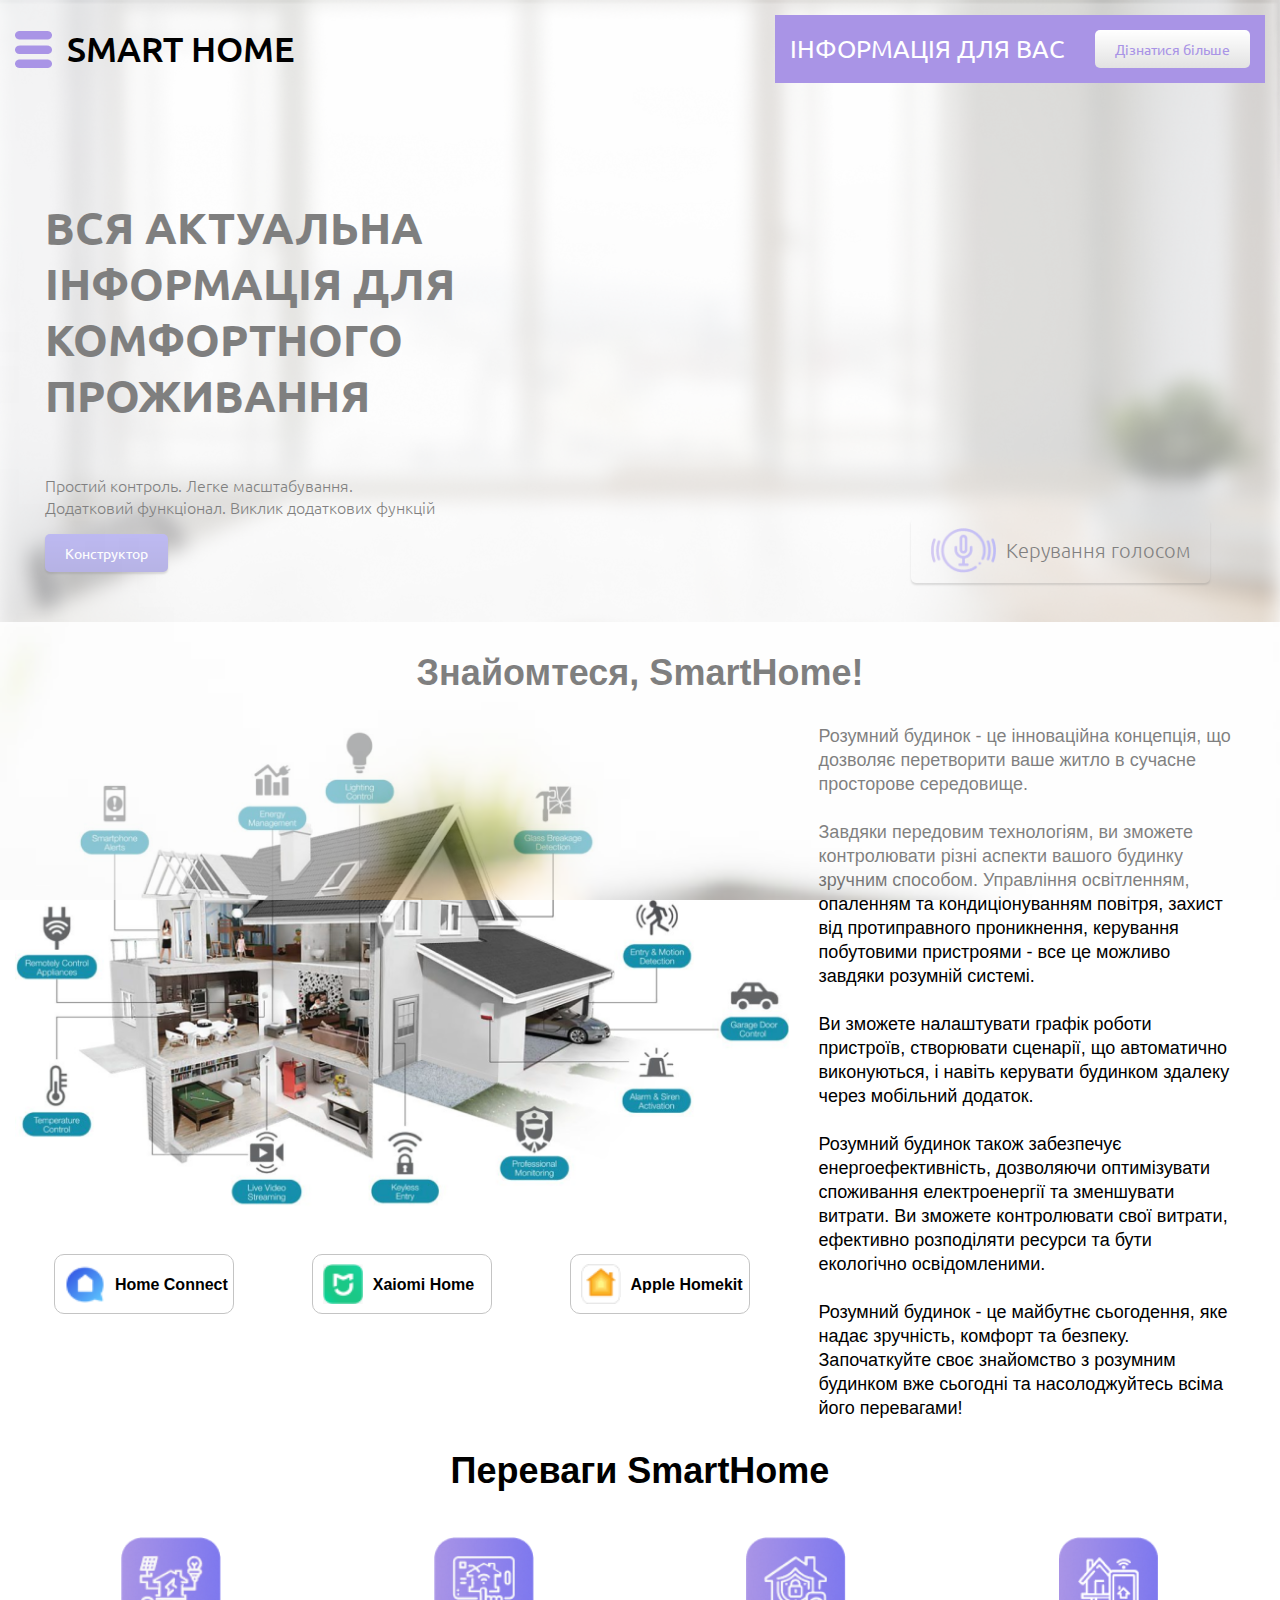
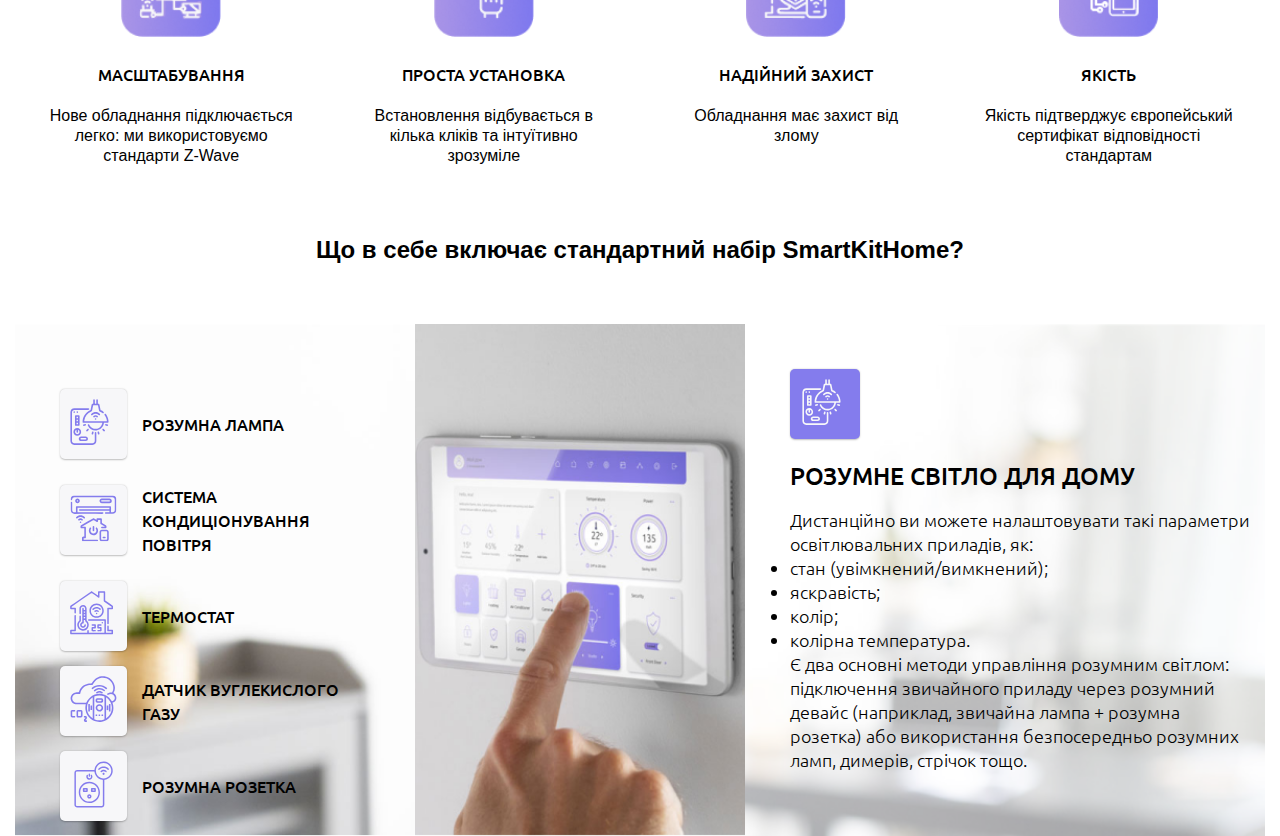
==== index.html @ b558df85 "need to finish opacity" ====
<!DOCTYPE html>
<html lang="uk">
<head>
    <meta charset="UTF-8">
    <meta http-equiv="X-UA-Compatible" content="IE=edge">
    <meta name="viewport" content="width=device-width, initial-scale=1.0">
    <title>Smart Home!</title>
    <link rel="shortcut icon" href="img/smart_home_logo.jpg" type="image/x-icon">
    <link href="https://cdn.jsdelivr.net/npm/bootstrap@5.3.0/dist/css/bootstrap.min.css" rel="stylesheet" integrity="sha384-9ndCyUaIbzAi2FUVXJi0CjmCapSmO7SnpJef0486qhLnuZ2cdeRhO02iuK6FUUVM" crossorigin="anonymous">
    <link rel="stylesheet" href="css/index.css">
</head>
<body>
    <div class="wrapper">
        <header class="header">
            <div class="header__container _container">
              <div class="header_first_items">
                <div class="header__left">
                  <img class="head_burger_icon" src="img/burger_icon.png" alt="MENU">
                </div>
                <div class="header__center">
                  <a href="#" class="header__logo">SMART HOME</a>
                </div>
              </div>
              <div class="header__right">
                <div class="head__information">
                  <span>інформація для вас</span>
                  <div class="button__more">
                    <p>Дізнатися більше</p>
                  </div>
                </div>
              </div>
            </div>
          </header>
        <main>
            <!-- MAIN BLOCK START -->
            <div class="main_background">
                <div class="_container">
                  <div class="main__text">
                      <h1>ВСЯ АКТУАЛЬНА ІНФОРМАЦІЯ ДЛЯ 
                          КОМФОРТНОГО ПРОЖИВАННЯ</h1>
                  </div>
                  <div class="subject__text">
                      <p>Простий контроль. Легке масштабування.<br>
                          Додатковий функціонал. Виклик додаткових функцій</p>
                  </div>
                </div>

                <div class="main_bottom_item _container">
                  <div class="button__constructor">
                    <p>Конструктор</p>
                  </div>
                  <div class="button__voice_control">
                    <img src="img/voice_control_logo.png" alt="Voice logo" class="button_voice_logo"> 
                    <p>Керування голосом</p>
                  </div>                  
                </div>


            </div>
            <!-- MAIN BLOCK FINISH -->

            <!-- MEET BLOCK START -->
            <div class="meet _container">
              <div class="meet__head_text">
                <h2>Знайомтеся, SmartHome!</h2>
              </div>
              <div class="meet__content">
                <div class="meet__background_house">
                  <img src="img/concept_house.png" alt="House">
                  <div class="meet__brands">
                    <div class="meet__brands_logo">
                      <img src="img/home_connect_logo.png" alt="Home Connect Logo" class="logo">
                      <span>Home Connect</span>
                    </div>
                    <div class="meet__brands_logo">
                      <img src="img/xiaomi_home_logo.png" alt="Xaiomi Home Logo" class="logo">
                      <span>Xaiomi Home</span>
                    </div>
                    <div class="meet__brands_logo">
                      <img src="img/apple_homekit_logo.png" alt="Apple Homekit Logo" class="logo">
                      <span>Apple Homekit</span>
                    </div>
                  </div>
                </div>
                <div class="meet__regular_text">
                    <p>Розумний будинок - це інноваційна концепція, що дозволяє перетворити ваше житло в сучасне просторове середовище. 
                      <br><br>
                      Завдяки передовим технологіям, ви зможете контролювати різні аспекти вашого будинку зручним способом.
                      Управління освітленням, опаленням та кондиціонуванням повітря, захист від протиправного проникнення, керування побутовими пристроями - все це можливо завдяки розумній системі. 
                      <br><br>
                      Ви зможете налаштувати графік роботи пристроїв, створювати сценарії, що автоматично виконуються, і навіть керувати будинком здалеку через мобільний додаток.
                      <br><br>
                      Розумний будинок також забезпечує енергоефективність, дозволяючи оптимізувати споживання електроенергії та зменшувати витрати. Ви зможете контролювати свої витрати, ефективно розподіляти ресурси та бути екологічно освідомленими.
                      <br><br>
                      Розумний будинок - це майбутнє сьогодення, яке надає зручність, комфорт та безпеку. Започаткуйте своє знайомство з розумним будинком вже сьогодні та насолоджуйтесь всіма його перевагами!</p>
                </div>

              </div>

            </div>
            <!-- MEET BLOCK FINISH -->

            <!-- advantages BLOCK START-->
            <div class="advantages _container">
              <div class="meet__head_text">
                <h2>Переваги SmartHome</h2>
              </div>
              <div class="advantages__content">
                <div class="advantages__content_item">
                  <img src="img/scaling_icon.png" alt="Scaling icon" class="icon">
                  <span class="advantages__text_main">Масштабування</span>
                  <span class="advantages__text_sub">Нове обладнання підключається легко: ми використовуємо стандарти 
                    Z-Wave</span>

                </div>
                <div class="advantages__content_item">
                  <img src="img/install_icon.png" alt="Install icon" class="icon">
                  <span class="advantages__text_main">проста установка</span>
                  <span class="advantages__text_sub">Встановлення відбувається в кілька кліків та інтуїтивно зрозуміле</span>
                </div>
                <div class="advantages__content_item">
                  <img src="img/defense_icon.png" alt="Defence icon" class="icon">
                  <span class="advantages__text_main">надійний захист</span>
                  <span class="advantages__text_sub">Обладнання має захист від злому</span>
                </div>
                <div class="advantages__content_item">
                  <img src="img/quality_icon.png" alt="Quality icon" class="icon">
                  <span class="advantages__text_main">Якість</span>
                  <span class="advantages__text_sub">Якість підтверджує європейський сертифікат відповідності стандартам</span>
                </div>
              </div>
            </div>
            <!-- advantages BLOCK FINISH -->

            <!-- INCLUDE BLOCK START -->
            <div class="include__container">
              <div class="include__title">
                <h2>Що в себе включає стандартний набір SmartKitHome?</h2>
              </div>
              <div class="include__all_sections">
                <div class="include__all_sections_background"></div>
                <div class="include__directions_colum">
                  <div class="include__directions_colum_cover">
                    <div class="parts">
                      <button class="small_icon_button">
                           <!-- dont work <img src="img/icon_lamp.svg" alt="Snart lamp" class="small_icon"> -->
                           <div class="small_icon">
                            <svg width="47" height="47" viewBox="0 0 47 47"  xmlns="http://www.w3.org/2000/svg">
                                <path d="M25.5938 22.23C29.1489 22.23 32.7039 22.23 36.259 22.23C36.8938 22.23 36.9446 22.1792 36.8557 21.5571C36.5764 19.6145 35.8781 17.8497 34.71 16.2753C34.6465 16.1864 34.5703 16.0976 34.5195 15.996C34.3037 15.6024 34.3799 15.1707 34.6973 14.9295C35.0528 14.6628 35.4972 14.6882 35.8019 15.0564C36.2336 15.5643 36.6018 16.123 36.9192 16.707C37.973 18.6115 38.5571 20.6556 38.5444 22.8522C38.5444 23.5632 38.2777 23.8298 37.5667 23.8298C36.5383 23.8298 35.4972 23.8425 34.4688 23.8298C34.0879 23.8171 33.9355 23.9568 33.872 24.325C33.2372 28.1467 30.3677 30.9145 26.508 31.4351C23.0672 31.8922 19.3471 29.8226 17.9377 26.6612C17.8489 26.458 17.7346 26.2549 17.76 26.0263C17.8108 25.6708 17.9885 25.4042 18.3567 25.3153C18.763 25.2137 19.0931 25.3661 19.2709 25.7343C19.5883 26.3564 19.9184 26.9659 20.4009 27.4991C22.2546 29.556 24.5527 30.2924 27.2063 29.6322C29.9107 28.9592 31.5612 27.1563 32.1961 24.4392C32.323 23.8679 32.3103 23.8679 31.7009 23.8679C25.7843 23.8679 19.8676 23.8679 13.9383 23.8679C13.786 23.8679 13.6209 23.8679 13.4685 23.8679C12.8464 23.8552 12.5671 23.5886 12.5671 22.9664C12.5544 20.6937 13.1765 18.5734 14.2938 16.6181C15.6651 14.2185 17.633 12.4536 20.1343 11.2728C20.4136 11.1459 20.5406 10.9681 20.604 10.6761C20.9342 9.06363 21.2897 7.45116 21.6071 5.826C21.7594 5.02611 22.0388 4.64521 22.864 4.74678C23.2068 4.79757 23.2449 4.56903 23.2449 4.3024C23.2449 3.26128 23.2449 2.20746 23.2449 1.16634C23.2449 0.531504 23.5243 0.201392 24.0321 0.188695C24.54 0.188695 24.832 0.518807 24.832 1.15364C24.832 2.19476 24.8447 3.24858 24.832 4.2897C24.832 4.63251 24.9336 4.77218 25.2891 4.75948C26.4699 4.73409 26.2794 4.88645 26.2921 3.78184C26.3048 2.89308 26.2921 2.00431 26.2921 1.11555C26.2921 0.518807 26.5841 0.188695 27.0666 0.188695C27.5745 0.175998 27.8665 0.518807 27.8792 1.14094C27.8792 2.16937 27.8919 3.21049 27.8792 4.23892C27.8665 4.61982 27.9681 4.77218 28.3871 4.77218C29.1108 4.75948 29.3139 4.92454 29.4663 5.63555C29.8218 7.3115 30.1773 8.98745 30.5201 10.6634C30.5836 11.0062 30.7486 11.184 31.0534 11.3109C31.8913 11.6664 32.6531 12.1489 33.3768 12.6949C33.872 13.0758 33.9863 13.5075 33.6943 13.9137C33.4149 14.32 32.9198 14.3708 32.4373 14.0153C31.5993 13.4059 30.7105 12.8853 29.7456 12.5044C29.352 12.3521 29.1489 12.0727 29.06 11.6664C28.7299 10.054 28.3744 8.4415 28.057 6.82903C27.9808 6.44813 27.8157 6.34656 27.4475 6.34656C26.1906 6.35925 24.9463 6.35925 23.6893 6.34656C23.3211 6.34656 23.1688 6.46083 23.0926 6.82903C22.7879 8.41611 22.4324 9.99049 22.1149 11.5776C22.0134 12.06 21.7721 12.3521 21.3151 12.5552C17.3283 14.2946 15.0175 17.3291 14.2938 21.6079C14.1922 22.23 14.243 22.2808 14.8906 22.2808C18.4583 22.23 22.0261 22.23 25.5938 22.23Z" />
                                <path d="M0.403714 27.5499C0.403714 22.8014 0.403714 18.0655 0.403714 13.317C0.403714 10.8919 2.00349 9.27947 4.42854 9.27947C9.06281 9.27947 13.6971 9.27947 18.3313 9.27947C18.9281 9.27947 19.2582 9.50801 19.3217 9.9524C19.3852 10.4222 19.0931 10.8031 18.6234 10.8666C18.4456 10.8919 18.2806 10.8792 18.1028 10.8792C13.6463 10.8792 9.18978 10.8792 4.72057 10.8792C2.86686 10.8792 1.99079 11.7426 1.99079 13.5836C1.99079 22.941 1.99079 32.3111 1.99079 41.6686C1.99079 42.3669 2.09237 43.0271 2.58753 43.5731C3.07 44.1063 3.69214 44.3222 4.37776 44.3222C10.3706 44.3349 16.3761 44.3349 22.3689 44.3222C23.8544 44.3222 24.7685 43.3572 24.7685 41.8336C24.7812 39.1673 24.7685 36.501 24.7685 33.8347C24.7685 33.2761 25.0225 32.9587 25.4541 32.9079C25.9366 32.8571 26.3302 33.1618 26.3429 33.6697C26.3683 34.1649 26.3556 34.6473 26.3556 35.1425C26.3556 37.4279 26.3556 39.7133 26.3556 41.9987C26.3556 44.2587 24.7177 45.9092 22.4577 45.9092C16.4015 45.9092 10.3325 45.9092 4.27618 45.9092C2.05427 45.9092 0.403714 44.246 0.403714 42.0241C0.391018 37.1993 0.403714 32.3746 0.403714 27.5499Z" />
                                <path d="M9.60876 21.4936C9.60876 22.941 9.60876 24.3758 9.60876 25.8232C9.60876 26.6231 9.36753 26.8643 8.55495 26.8643C7.66618 26.8643 6.77742 26.8643 5.88866 26.8643C5.25382 26.8643 4.9745 26.585 4.9745 25.9755C4.9745 22.9918 4.9745 20.0208 4.9745 17.0371C4.9745 16.415 5.25382 16.1483 5.88866 16.1483C6.82821 16.1357 7.75506 16.1357 8.69461 16.1483C9.34214 16.1483 9.60876 16.4277 9.60876 17.0879C9.60876 18.548 9.60876 20.0208 9.60876 21.4936ZM8.02169 18.4591C8.02169 17.7354 8.02169 17.7354 7.34877 17.7227C6.56158 17.7227 6.56158 17.7227 6.56158 18.421C6.56158 19.1701 6.56158 19.1701 7.24719 19.1701C8.02169 19.1828 8.02169 19.1828 8.02169 18.4591ZM7.31068 20.7699C6.56158 20.7699 6.56158 20.7699 6.56158 21.4174C6.56158 22.2173 6.56158 22.2173 7.24719 22.2173C8.00899 22.2173 8.00899 22.2173 8.02169 21.5444C8.02169 20.7699 8.02169 20.7699 7.31068 20.7699ZM8.02169 24.5408C8.02169 23.8171 8.02169 23.8171 7.34877 23.8171C6.56158 23.8171 6.56158 23.8171 6.56158 24.5281C6.56158 25.2772 6.56158 25.2772 7.25989 25.2772C8.02169 25.2772 8.02169 25.2772 8.02169 24.5408Z" />
                                <path d="M7.2218 36.7677C5.08877 36.755 3.42551 35.0282 3.4509 32.8317C3.4636 30.7241 5.19034 29.0608 7.36146 29.0862C9.4945 29.0989 11.1578 30.8257 11.1324 33.0222C11.1197 35.1298 9.39292 36.7804 7.2218 36.7677ZM8.08517 32.0445C8.08517 32.3239 8.09787 32.6159 8.08517 32.8952C8.05978 33.4031 7.74236 33.7078 7.28528 33.7078C6.82821 33.7078 6.51079 33.3904 6.49809 32.8825C6.4854 32.3619 6.49809 31.8414 6.4854 31.3081C6.4854 31.1812 6.53618 31.0288 6.42191 30.9526C6.28225 30.851 6.15528 31.0034 6.04101 31.0669C5.12686 31.6509 4.79675 32.8825 5.26652 33.8728C5.7363 34.8759 6.90438 35.3837 7.9836 35.0155C8.92315 34.6981 9.43101 33.9998 9.4945 33.0222C9.54528 32.1715 9.18978 31.4859 8.45337 31.0161C8.18674 30.851 8.04708 30.851 8.05978 31.2192C8.09787 31.5113 8.08517 31.7779 8.08517 32.0445Z" />
                                <path d="M13.367 42.1003C12.5925 42.1003 11.818 42.1129 11.0308 42.1003C9.73573 42.0749 8.77079 41.0845 8.77079 39.7768C8.77079 38.4817 9.74843 37.4787 11.0562 37.466C12.6052 37.4533 14.1669 37.4533 15.7158 37.466C17.0109 37.4787 17.9758 38.4817 17.9758 39.7895C17.9758 41.0845 16.9982 42.0749 15.6904 42.1003C14.9286 42.1129 14.1542 42.1003 13.367 42.1003ZM13.3797 40.5132C14.0653 40.5132 14.7382 40.5132 15.4238 40.5132C16.0079 40.5005 16.3634 40.2211 16.3634 39.7895C16.3634 39.3578 16.0079 39.0658 15.4238 39.0658C14.0653 39.0531 12.694 39.0531 11.3355 39.0658C10.7515 39.0658 10.396 39.3578 10.396 39.7895C10.396 40.2211 10.7515 40.5132 11.3355 40.5132C12.0211 40.5132 12.694 40.5132 13.3797 40.5132Z" />
                                <path d="M26.1271 13.0885C27.1936 13.1012 28.5775 13.6344 29.7583 14.7136C30.2154 15.1326 30.2789 15.577 29.9615 15.9579C29.6186 16.3642 29.1743 16.3515 28.6791 15.9198C26.7746 14.2819 24.3876 14.2946 22.4704 15.9579C21.9118 16.4404 21.2008 16.3007 21.0357 15.6532C20.9215 15.2469 21.1373 14.9549 21.4293 14.7009C22.5974 13.6217 23.994 13.0758 26.1271 13.0885Z" />
                                <path d="M25.5684 16.1357C26.3556 16.161 27.0666 16.4023 27.6507 16.9355C28.0443 17.291 28.095 17.7608 27.803 18.1163C27.5237 18.4464 27.0666 18.4845 26.6476 18.2052C25.8224 17.6465 25.3526 17.6465 24.4892 18.2179C24.0702 18.4972 23.6131 18.4464 23.3465 18.0909C23.0672 17.7354 23.118 17.291 23.4989 16.9482C24.0702 16.4023 24.7812 16.161 25.5684 16.1357Z" />
                                <path d="M13.9002 26.9659C13.3797 26.9659 13.113 26.75 13.0115 26.3564C12.9099 25.9501 13.0749 25.62 13.4558 25.4677C14.0145 25.2391 14.5985 25.0741 15.1826 25.0106C15.6143 24.9598 15.919 25.201 16.0206 25.62C16.1221 26.0263 15.9444 26.3564 15.5762 26.5088C15.0175 26.75 14.4208 26.8643 13.9002 26.9659Z" />
                                <path d="M21.6325 34.6727C21.7213 34.1522 21.861 33.5554 22.1022 32.9841C22.2546 32.6286 22.5847 32.4762 22.9656 32.5524C23.3592 32.6413 23.6258 32.8952 23.6004 33.3269C23.5497 33.9744 23.3719 34.6092 23.1053 35.1933C22.9529 35.5488 22.6101 35.6884 22.2292 35.5742C21.8229 35.4599 21.6198 35.1806 21.6325 34.6727Z" />
                                <path d="M29.5044 34.66C29.5044 35.206 29.2885 35.4726 28.8949 35.5742C28.514 35.6758 28.1712 35.5234 28.0189 35.1679C27.7776 34.5838 27.5999 33.9744 27.5364 33.3396C27.4983 32.9206 27.7522 32.6413 28.1458 32.5524C28.5267 32.4635 28.8695 32.6032 29.0219 32.9587C29.2885 33.53 29.4028 34.1522 29.5044 34.66Z" />
                                <path d="M37.2239 26.9659C36.7034 26.8516 36.0685 26.7373 35.4972 26.4707C35.1544 26.3057 35.002 25.9755 35.1036 25.5946C35.2052 25.2137 35.4718 24.9725 35.8654 24.9979C36.5256 25.0487 37.1731 25.2264 37.7699 25.5058C38.1 25.6581 38.2143 26.0009 38.1127 26.3564C38.0111 26.7627 37.7445 26.9786 37.2239 26.9659Z" />
                                <path d="M18.8265 30.4828C18.8265 31.0542 17.4426 32.4635 16.9347 32.4508C16.6046 32.4381 16.3634 32.2604 16.2237 31.9683C16.084 31.689 16.1094 31.397 16.3126 31.1685C16.7062 30.7368 17.1252 30.3178 17.5568 29.9242C17.7981 29.7083 18.1028 29.6957 18.3948 29.848C18.6742 30.0131 18.8011 30.2543 18.8265 30.4828Z" />
                                <path d="M35.0147 31.6128C34.9639 31.981 34.8243 32.2223 34.5195 32.3619C34.2275 32.5016 33.9482 32.4762 33.7197 32.2731C33.288 31.8795 32.869 31.4732 32.4881 31.0288C32.2214 30.7114 32.2468 30.3432 32.5262 30.0385C32.7801 29.7464 33.1356 29.6449 33.4657 29.8607C34.0244 30.2416 34.4941 30.7495 34.9004 31.2954C34.9766 31.397 34.9893 31.5367 35.0147 31.6128Z" />
                                <path d="M5.02528 13.1139C5.02528 13.5836 4.68248 13.9137 4.2127 13.9137C3.76832 13.901 3.43821 13.5709 3.43821 13.1266C3.43821 12.6568 3.78102 12.3267 4.25079 12.3267C4.70787 12.3394 5.02528 12.6695 5.02528 13.1139Z" />
                                <path d="M8.07247 13.1392C8.05978 13.5963 7.70427 13.9264 7.2345 13.9137C6.79011 13.8883 6.4727 13.5455 6.4854 13.1012C6.49809 12.6441 6.8536 12.314 7.32337 12.3267C7.76775 12.3521 8.08517 12.6949 8.07247 13.1392Z" />
                                <path d="M25.6065 19.1828C26.0509 19.1955 26.3683 19.5384 26.3556 19.9827C26.3429 20.4398 25.9874 20.7826 25.5303 20.7572C25.0733 20.7318 24.7431 20.3763 24.7812 19.9066C24.8066 19.4749 25.1621 19.1702 25.6065 19.1828Z" />
                              </svg>
                          </div>
                      </button>
                      <span class="advantages__text_main">розумна лампа</span>
                    </div>
                    <div class="parts">
                      <button class="small_icon_button">
                        <div class="small_icon">
                          <svg width="47" height="47" viewBox="0 0 47 47" fill="none" xmlns="http://www.w3.org/2000/svg">
                            <g clip-path="url(#clip0_47_57)">
                              <path d="M23.5289 0.494263C29.8391 0.494263 36.162 0.494263 42.4722 0.494263C44.4148 0.494263 45.9257 1.72584 46.3066 3.61763C46.3574 3.84617 46.3574 4.08741 46.3574 4.32864C46.3574 7.8837 46.3701 11.4388 46.3574 14.9938C46.3574 17.1903 44.6941 18.8409 42.4976 18.8536C40.3138 18.8663 38.1173 18.8536 35.9335 18.8536C35.8446 18.8536 35.743 18.8536 35.6542 18.8536C35.1844 18.8155 34.8797 18.4981 34.8797 18.0537C34.8797 17.6093 35.1844 17.2792 35.6668 17.2792C36.7461 17.2665 37.8253 17.2538 38.9045 17.2792C39.3108 17.2919 39.4758 17.1903 39.4631 16.7586C39.425 15.6794 39.5774 15.8191 38.5236 15.8191C29.1027 15.8191 19.6691 15.8191 10.2482 15.8191C10.0578 15.8191 9.86732 15.8318 9.67687 15.8064C9.27057 15.7556 8.99125 15.4382 8.99125 15.0319C8.99125 14.6129 9.25788 14.2955 9.66417 14.2447C9.85462 14.2193 10.0451 14.232 10.2355 14.232C19.7453 14.232 29.2424 14.232 38.7521 14.2193C38.9807 14.2193 39.3362 14.3717 39.4251 14.0543C39.5139 13.6734 39.5139 13.2671 39.4124 12.8735C39.387 12.7846 39.26 12.7719 39.1584 12.7719C39.0315 12.7719 38.9045 12.7719 38.7775 12.7719C28.5948 12.7719 18.3994 12.7719 8.21676 12.7719C7.53114 12.7719 7.53114 12.7719 7.53114 13.4448C7.53114 14.524 7.55653 15.6032 7.51844 16.6825C7.50574 17.1776 7.6581 17.2919 8.14057 17.2919C16.1394 17.2792 24.1383 17.2792 32.1372 17.2792C32.3276 17.2792 32.5181 17.2665 32.7085 17.2919C33.1529 17.33 33.4322 17.6474 33.4322 18.0791C33.4322 18.5108 33.1402 18.8155 32.6958 18.8663C32.5562 18.879 32.4165 18.879 32.2642 18.879C23.0591 18.879 13.8541 18.8536 4.649 18.9044C2.4017 18.9171 0.509906 17.1268 0.586086 14.8287C0.662266 12.4799 0.598782 10.131 0.598782 7.78212C0.598782 7.64246 0.586086 7.4901 0.611479 7.35044C0.649569 6.90606 0.979681 6.62673 1.41137 6.62673C1.84305 6.62673 2.14777 6.91875 2.18586 7.36313C2.19856 7.5028 2.19856 7.64246 2.19856 7.79482C2.19856 10.0802 2.19856 12.3656 2.19856 14.651C2.19856 16.4031 3.08732 17.2919 4.83945 17.2919C5.94406 17.2919 5.94406 17.2919 5.94406 16.1873C5.94406 14.8541 5.94406 13.521 5.94406 12.1879C5.94406 11.4641 6.19799 11.1975 6.909 11.1975C17.9678 11.1975 29.0265 11.1975 40.0853 11.1975C40.7709 11.1975 41.0375 11.4641 41.0375 12.1498C41.0375 13.6861 41.0502 15.2223 41.0248 16.7713C41.0248 17.203 41.1645 17.3427 41.5708 17.3046C41.8501 17.2792 42.1421 17.3046 42.4215 17.2919C43.8054 17.2411 44.7449 16.3523 44.7576 14.9811C44.783 11.4768 44.783 7.97257 44.7576 4.45561C44.7449 3.07168 43.8054 2.18291 42.4342 2.13213C42.2818 2.11943 42.1167 2.13213 41.9644 2.13213C29.636 2.13213 17.3075 2.13213 4.97912 2.13213C4.76327 2.13213 4.53473 2.11943 4.31889 2.14482C3.06193 2.29718 2.37631 3.00819 2.19856 4.32864C2.12238 4.91269 1.80496 5.20471 1.32249 5.16662C0.865412 5.12853 0.611479 4.78572 0.611479 4.21437C0.611479 2.27179 2.32552 0.545049 4.31889 0.532353C8.28024 0.494263 12.267 0.494263 16.241 0.494263C18.6788 0.494263 21.1038 0.494263 23.5289 0.494263Z" fill="#847CED"/>
                              <path d="M20.0627 46.2656C17.7519 46.2656 15.4284 46.2656 13.1177 46.2656C12.2543 46.2656 12.0257 46.037 12.0257 45.161C12.0257 44.2849 12.0257 43.4215 12.0257 42.5455C12.0257 41.9233 12.3051 41.644 12.9272 41.6313C13.2573 41.6186 13.6001 41.6186 13.9302 41.6313C14.2223 41.644 14.3238 41.517 14.3111 41.2377C14.3111 38.7365 14.2984 36.2226 14.3111 33.7213C14.3111 33.3912 14.1715 33.315 13.8794 33.315C13.0669 33.3277 12.267 33.3277 11.4544 33.315C10.7688 33.315 10.5148 33.0484 10.5021 32.3628C10.5021 31.9692 10.5148 31.5629 10.5021 31.1693C10.4768 30.6995 10.6926 30.3948 11.0989 30.179C15.0475 27.9698 18.9835 25.7478 22.9194 23.5259C23.3257 23.2974 23.6939 23.3101 24.0875 23.5386C24.7731 23.9322 25.4715 24.3131 26.1571 24.7067C26.4364 24.8718 26.4999 24.7956 26.5126 24.5036C26.5507 23.5005 26.703 23.3482 27.6934 23.3482C28.7853 23.3482 29.8772 23.3482 30.9818 23.3482C31.6293 23.3482 31.9087 23.6275 31.9087 24.275C31.9213 25.3035 31.934 26.3446 31.896 27.373C31.8833 27.8047 32.0356 28.0332 32.4038 28.2237C33.5465 28.8331 34.6638 29.506 35.8065 30.1282C36.2763 30.3821 36.5175 30.7122 36.4794 31.2709C36.454 31.6772 36.4794 32.0962 36.4667 32.5024C36.454 33.0103 36.162 33.3023 35.6542 33.3023C34.3972 33.315 33.1529 33.315 31.896 33.3023C31.3881 33.3023 31.0707 32.9722 31.0707 32.5024C31.0707 32.0327 31.3881 31.728 31.896 31.7153C32.7085 31.7026 33.5084 31.7153 34.321 31.7026C34.4988 31.7026 34.7654 31.8168 34.8162 31.5756C34.867 31.3597 34.5876 31.309 34.4226 31.2201C33.2672 30.5599 32.1118 29.8996 30.9437 29.2648C30.4866 29.0109 30.2708 28.6935 30.2962 28.1602C30.3216 27.246 30.2835 26.3192 30.3089 25.405C30.3216 25.0241 30.1819 24.8972 29.8137 24.9226C29.3693 24.948 28.9249 24.9353 28.4806 24.9226C28.2012 24.9099 28.0743 25.0241 28.087 25.3035C28.0997 25.5701 28.087 25.8367 28.087 26.116C28.0743 26.9667 27.5029 27.3095 26.7411 26.8905C25.7762 26.3573 24.8239 25.8367 23.8844 25.2781C23.6051 25.113 23.3765 25.113 23.0972 25.2781C19.6056 27.2587 16.1014 29.214 12.6098 31.182C12.5082 31.2328 12.4193 31.2963 12.3178 31.3471C12.2289 31.4105 12.1019 31.4613 12.14 31.601C12.1781 31.7406 12.3178 31.7153 12.4193 31.7153C13.2446 31.7153 14.0699 31.7153 14.8952 31.7153C15.6443 31.7153 15.8982 31.9692 15.8982 32.7183C15.8982 35.8797 15.8982 39.0285 15.8982 42.19C15.8982 42.9645 15.6443 43.2057 14.8698 43.2057C14.7936 43.2057 14.7174 43.2057 14.6285 43.2057C13.5239 43.2057 13.4859 43.2565 13.6128 44.3484C13.6382 44.5642 13.7271 44.6658 13.9429 44.6531C14.0826 44.6531 14.2223 44.6531 14.3746 44.6531C18.5264 44.6531 22.6909 44.6531 26.8427 44.6531C27.0205 44.6531 27.1982 44.6404 27.3633 44.6658C27.7949 44.7039 28.087 45.034 28.087 45.4657C28.087 45.8974 27.7949 46.2148 27.3506 46.2402C27.0458 46.2656 26.7538 46.2529 26.4491 46.2529C24.3161 46.2656 22.183 46.2656 20.0627 46.2656Z" fill="#847CED"/>
                              <path d="M38.7521 40.5521C38.7521 41.6821 38.7521 42.7994 38.7521 43.9294C38.7394 45.288 37.7745 46.2656 36.4033 46.2656C34.8924 46.2783 33.3942 46.2783 31.8833 46.2656C30.512 46.2529 29.5471 45.2879 29.5471 43.9167C29.5344 41.644 29.5344 39.384 29.5471 37.1113C29.5471 35.7401 30.5247 34.7751 31.8833 34.7751C33.3942 34.7625 34.8924 34.7625 36.4033 34.7751C37.7745 34.7878 38.7394 35.7401 38.7394 37.1113C38.7521 38.2667 38.7521 39.4094 38.7521 40.5521ZM31.1342 40.5267C31.1342 41.5932 31.1215 42.6471 31.1342 43.7136C31.1342 44.3865 31.4135 44.6785 32.0864 44.6785C33.4449 44.6912 34.8162 44.6912 36.1747 44.6785C36.873 44.6785 37.1524 44.3865 37.1524 43.6882C37.1524 41.5805 37.1524 39.4729 37.1524 37.3653C37.1524 36.6542 36.873 36.3749 36.1747 36.3749C34.8289 36.3622 33.483 36.3622 32.1372 36.3749C31.4135 36.3749 31.1342 36.6542 31.1342 37.3907C31.1215 38.4318 31.1342 39.4729 31.1342 40.5267Z" fill="#847CED"/>
                              <path d="M35.6922 3.54145C36.9492 3.54145 38.1935 3.54145 39.4504 3.54145C40.8217 3.55415 41.7993 4.53179 41.7993 5.87763C41.7993 7.18538 40.7963 8.16302 39.4504 8.17572C36.9238 8.18842 34.4099 8.18842 31.8833 8.17572C30.512 8.17572 29.5344 7.18538 29.5344 5.83954C29.5344 4.53179 30.5247 3.55415 31.8706 3.54145C33.1529 3.54145 34.4226 3.54145 35.6922 3.54145ZM35.6669 6.58864C36.8095 6.58864 37.9522 6.58864 39.0949 6.58864C39.7933 6.58864 40.1742 6.32201 40.1742 5.85224C40.1742 5.38246 39.7933 5.12853 39.0822 5.12853C36.7969 5.12853 34.5115 5.12853 32.2261 5.12853C31.9975 5.12853 31.7817 5.12853 31.5785 5.21741C31.3119 5.34437 31.1595 5.56021 31.1595 5.85224C31.1595 6.14426 31.3119 6.3601 31.5912 6.48707C31.7817 6.57594 31.9848 6.57594 32.2007 6.57594C33.3561 6.58864 34.5115 6.58864 35.6669 6.58864Z" fill="#847CED"/>
                              <path d="M23.4527 40.1712C19.9865 40.1585 17.7773 36.4638 19.4025 33.4166C19.5041 33.2262 19.631 33.0357 19.758 32.858C20.0627 32.4771 20.4944 32.4009 20.8499 32.6294C21.2181 32.8707 21.3324 33.3404 21.0784 33.7594C20.8245 34.1911 20.596 34.6101 20.5198 35.1053C20.2659 36.7304 21.3451 38.2413 22.9702 38.4953C24.6462 38.7619 26.1317 37.6954 26.3983 36.0321C26.5253 35.283 26.3602 34.6228 25.9793 33.988C25.8905 33.8356 25.7889 33.6959 25.7381 33.5309C25.6111 33.1373 25.8016 32.7437 26.1698 32.5786C26.538 32.4009 26.9189 32.5152 27.2109 32.896C28.252 34.2292 28.3536 36.3368 27.4521 37.8858C26.6269 39.3459 25.154 40.1839 23.4527 40.1712Z" fill="#847CED"/>
                              <path d="M10.4006 20.301C12.1527 20.301 13.5239 20.8596 14.7047 21.9262C15.1618 22.3452 15.238 22.7895 14.9079 23.1704C14.5778 23.564 14.0953 23.5513 13.6128 23.1323C11.7337 21.4945 9.33406 21.5072 7.42956 23.145C7.01058 23.5132 6.61698 23.5513 6.27417 23.272C5.82979 22.9165 5.85518 22.3705 6.35035 21.9262C7.54383 20.8596 8.92777 20.2756 10.4006 20.301Z" fill="#847CED"/>
                              <path d="M9.80383 5.86493C9.80383 7.17269 8.7881 8.17572 7.48035 8.17572C6.1726 8.17572 5.16957 7.15999 5.16957 5.85224C5.16957 4.54449 6.1726 3.54145 7.49305 3.54145C8.8008 3.54145 9.80383 4.55718 9.80383 5.86493ZM6.78204 5.85224C6.76934 6.20774 7.11215 6.56325 7.46765 6.57594C7.82316 6.58864 8.17867 6.24583 8.19136 5.89033C8.20406 5.53482 7.86125 5.17932 7.50574 5.16662C7.13754 5.14123 6.78204 5.48404 6.78204 5.85224Z" fill="#847CED"/>
                              <path d="M24.278 33.6705C24.278 34.2927 24.2907 34.9021 24.278 35.5242C24.2653 36.0321 23.9606 36.3495 23.5035 36.3622C23.021 36.3749 22.6909 36.0448 22.6909 35.5115C22.6782 34.28 22.6782 33.0484 22.6909 31.8041C22.6909 31.2836 22.9956 30.9788 23.4654 30.9662C23.9479 30.9535 24.2653 31.2836 24.278 31.8168C24.278 32.439 24.278 33.0484 24.278 33.6705Z" fill="#847CED"/>
                              <path d="M10.5148 23.3609C11.302 23.3863 12.0003 23.6275 12.5971 24.1481C12.9907 24.5036 13.0542 24.9733 12.7621 25.3289C12.4701 25.6844 12.013 25.7097 11.5687 25.405C10.8069 24.8718 10.2355 24.8718 9.48642 25.3923C9.04204 25.6971 8.58496 25.6717 8.29294 25.3162C7.98822 24.948 8.0644 24.4655 8.49608 24.11C9.08013 23.6148 9.76574 23.3863 10.5148 23.3609Z" fill="#847CED"/>
                              <path d="M10.5148 26.4081C10.9846 26.4081 11.3274 26.7509 11.3147 27.2079C11.3147 27.6523 10.9846 27.9824 10.5402 27.9824C10.0705 27.9824 9.72765 27.6396 9.74035 27.1826C9.74035 26.7382 10.0705 26.4081 10.5148 26.4081Z" fill="#847CED"/>
                              <path d="M34.1813 41.6313C34.4353 41.6313 34.6892 41.6186 34.9431 41.6313C35.4129 41.6567 35.7049 41.9868 35.7049 42.4312C35.7049 42.8629 35.4129 43.193 34.9685 43.2057C34.4226 43.2311 33.8639 43.2311 33.3053 43.2057C32.8736 43.1803 32.5816 42.8375 32.5943 42.4185C32.5943 41.9868 32.8863 41.6694 33.3307 41.644C33.61 41.6186 33.8893 41.644 34.1813 41.6313C34.1813 41.644 34.1813 41.644 34.1813 41.6313Z" fill="#847CED"/>
                            </g>
                            <defs>
                              <clipPath id="clip0_47_57">
                                 <rect width="45.7967" height="45.784" fill="white" transform="translate(0.572968 0.494263)"/>
                              </clipPath>
                            </defs>
                          </svg>
                        </div>
                      </button>
                      <span class="advantages__text_main">система кондиціонування повітря</span>
                    </div>
                    <div class="parts">
                      <button class="small_icon_button">
                        <div class="small_icon">
                          <svg width="47" height="47" viewBox="0 0 47 47" fill="none" xmlns="http://www.w3.org/2000/svg">
                            <path d="M21.6023 43.2285C14.8306 43.2285 8.07095 43.2285 1.29934 43.2285C0.299669 43.2285 0.144958 43.0737 0.144958 42.0503C0.144958 41.2767 0.144958 40.5031 0.144958 39.7296C0.144958 39.1464 0.406777 38.8846 0.98992 38.8727C1.96579 38.8608 2.95357 38.8489 3.92944 38.8727C4.33407 38.8846 4.42928 38.7418 4.42928 38.361C4.41738 33.8982 4.41738 29.4353 4.41738 24.9725C4.41738 24.2108 4.63159 23.8776 5.14333 23.8776C5.67887 23.8657 5.90499 24.1989 5.90499 24.9844C5.90499 29.7566 5.90499 34.5289 5.90499 39.3131C5.90499 40.158 5.70267 40.3603 4.84581 40.3603C3.90564 40.3603 2.97737 40.3722 2.0372 40.3603C1.73968 40.3603 1.60877 40.4436 1.62067 40.765C1.64447 41.9075 1.50166 41.7289 2.54894 41.7289C7.26169 41.7408 11.9744 41.7289 16.6991 41.7408C17.1394 41.7408 17.3179 41.6456 17.2822 41.1696C17.2465 40.6698 17.2703 40.158 17.2822 39.6582C17.2941 39.1822 17.5798 38.8846 18.0201 38.8846C18.4604 38.8846 18.7579 39.1702 18.7698 39.6463C18.7817 40.1699 18.7936 40.6936 18.7698 41.2053C18.746 41.6099 18.8769 41.7408 19.2935 41.7408C22.352 41.7289 25.4224 41.7289 28.481 41.7289C30.2899 41.7289 32.1107 41.717 33.9197 41.7408C34.3124 41.7408 34.4195 41.6099 34.4195 41.2291C34.4076 37.5398 34.4076 33.8506 34.4195 30.1613C34.4195 29.7328 34.2648 29.6495 33.8721 29.6495C28.9689 29.6614 24.0538 29.6614 19.1507 29.6614C18.9841 29.6614 18.8174 29.6733 18.6627 29.6495C18.2581 29.6019 17.9844 29.3044 17.9963 28.8998C18.0082 28.519 18.2581 28.2214 18.6508 28.1738C18.7817 28.1619 18.9127 28.1619 19.0555 28.1619C24.3157 28.1619 29.5877 28.1619 34.8479 28.1619C35.7167 28.1619 35.9071 28.3523 35.9071 29.2449C35.9071 33.2198 35.919 37.1828 35.8952 41.1577C35.8952 41.6099 36.0142 41.7408 36.4665 41.7289C37.9779 41.7051 39.5012 41.7051 41.0126 41.7289C41.4053 41.7289 41.5719 41.6456 41.56 41.2172C41.5243 40.2413 41.6552 40.3722 40.6913 40.3603C39.8463 40.3484 39.0013 40.3603 38.1445 40.3603C37.5137 40.3603 37.2638 40.1104 37.2638 39.4559C37.2638 38.1349 37.2638 36.8139 37.2638 35.481C37.2638 34.8978 37.5375 34.5765 38.0136 34.5884C38.4896 34.5884 38.7514 34.9097 38.7514 35.5048C38.7514 36.4092 38.7514 37.3137 38.7514 38.2301C38.7514 38.8727 38.7514 38.8727 39.4179 38.8727C40.3223 38.8727 41.2268 38.8727 42.1432 38.8727C42.7858 38.8727 43.0357 39.1226 43.0357 39.7653C43.0357 40.5984 43.0357 41.4314 43.0357 42.2645C43.0357 42.9904 42.7977 43.2166 42.0718 43.2166C35.2645 43.2285 28.4334 43.2285 21.6023 43.2285Z" fill="#847CED"/>
                            <path d="M37.2876 24.9725C37.2876 22.5685 37.2876 20.1526 37.2876 17.7487C37.2876 16.987 37.5018 16.7609 38.2635 16.7609C39.168 16.7609 40.0724 16.7728 40.9888 16.749C41.1911 16.749 41.5124 16.8799 41.5481 16.5705C41.5838 16.2492 41.7147 15.8564 41.322 15.5946C40.6437 15.1424 39.9772 14.6663 39.2989 14.2022C37.6089 13.0359 35.9309 11.8696 34.2291 10.7152C33.8602 10.4653 33.7055 10.1559 33.7055 9.71556C33.7174 7.26398 33.7055 4.8124 33.7174 2.34892C33.7174 1.94429 33.6102 1.80147 33.1937 1.81338C32.1226 1.83718 31.0516 1.83718 29.9805 1.81338C29.5758 1.80147 29.4806 1.94429 29.4806 2.32511C29.5044 3.4795 29.4806 4.64579 29.4925 5.80017C29.4925 6.1453 29.433 6.46662 29.1117 6.64514C28.7666 6.82365 28.4572 6.72844 28.1477 6.51423C26.1246 5.12182 24.1014 3.72942 22.1021 2.32511C21.7332 2.0752 21.4832 2.0752 21.1143 2.32511C14.7473 6.74034 8.36847 11.1318 1.98959 15.5351C1.68017 15.7493 1.52546 16.2611 1.65637 16.5943C1.73967 16.8085 1.91819 16.749 2.0729 16.749C3.02497 16.749 3.97704 16.749 4.92911 16.749C5.70267 16.749 5.91688 16.9751 5.92879 17.7249C5.92879 18.9983 5.92879 20.2836 5.92879 21.5569C5.92879 22.1877 5.67887 22.509 5.19093 22.5209C4.70299 22.5209 4.44117 22.2115 4.44117 21.5807C4.44117 20.6287 4.42927 19.6766 4.44117 18.7245C4.45308 18.3675 4.34597 18.2247 3.96514 18.2366C2.98927 18.2604 2.00149 18.2485 1.02562 18.2366C0.418676 18.2366 0.168757 17.9748 0.156856 17.3678C0.144955 16.7728 0.180658 16.1777 0.144955 15.5827C0.121154 15.1305 0.299667 14.8329 0.668594 14.583C3.06067 12.9407 5.44085 11.2865 7.83293 9.64416C12.1529 6.66894 16.473 3.68181 20.793 0.706593C21.5427 0.194855 21.6499 0.194855 22.3877 0.694693C24.1133 1.88478 25.839 3.07487 27.5646 4.26496C27.6836 4.34826 27.7907 4.52678 27.9454 4.41967C28.0525 4.34826 27.993 4.16975 27.993 4.03884C27.993 3.09867 27.993 2.1704 27.993 1.23023C27.993 0.587584 28.2429 0.337666 28.8856 0.337666C30.6826 0.337666 32.4797 0.337666 34.2886 0.337666C34.955 0.337666 35.1931 0.587585 35.1931 1.26593C35.1931 3.84843 35.205 6.44282 35.1812 9.02531C35.1812 9.39424 35.3002 9.62036 35.5977 9.82267C37.8708 11.3698 40.1319 12.9407 42.405 14.4878C42.8572 14.7972 43.0952 15.1424 43.0476 15.7017C43 16.273 43.0476 16.8561 43.0357 17.4392C43.0238 17.9629 42.762 18.2366 42.2265 18.2366C41.2744 18.2485 40.3223 18.2366 39.3703 18.2366C38.7514 18.2366 38.7514 18.2366 38.7514 18.8435C38.7514 23.2112 38.7514 27.5907 38.7514 31.9583C38.7514 32.1011 38.7514 32.2558 38.7514 32.3987C38.7395 32.9104 38.4658 33.2198 38.0136 33.2198C37.5613 33.2198 37.2757 32.9223 37.2638 32.4106C37.2519 31.7084 37.2638 31.0182 37.2638 30.316C37.2757 28.5428 37.2876 26.7576 37.2876 24.9725Z" fill="#847CED"/>
                            <path d="M16.6396 23.1517C16.6396 25.0677 16.6515 26.9838 16.6277 28.9117C16.6277 29.2687 16.7348 29.5187 16.9847 29.7686C19.1626 31.8631 19.4125 35.1954 17.5441 37.4922C16.0326 39.3488 14.0452 40.0509 11.7245 39.5154C9.39194 38.968 7.90433 37.4327 7.4045 35.0764C6.97606 33.0294 7.54731 31.2205 9.08252 29.7567C9.33244 29.5187 9.43955 29.2925 9.43955 28.9474C9.41575 27.8168 9.42765 26.6862 9.42765 25.5557C9.42765 24.9249 9.68947 24.6155 10.1774 24.6155C10.6653 24.6155 10.9153 24.9368 10.9153 25.5795C10.9153 26.9362 10.9034 28.281 10.9272 29.6377C10.9272 30.0304 10.7962 30.316 10.4868 30.554C9.52285 31.3038 8.98731 32.2797 8.8207 33.4935C8.54698 35.5881 10.1774 37.7422 12.2839 38.0992C14.6283 38.4919 17.1275 36.9091 17.2584 34.0529C17.3179 32.7081 16.7824 31.5418 15.7351 30.6849C15.3067 30.3398 15.0687 29.9828 15.1401 29.4353C15.1877 29.0664 15.0449 28.9355 14.664 28.9474C13.6406 28.9831 13.7834 28.8403 13.7715 29.8162C13.7596 30.3755 13.7715 30.9468 13.7715 31.5061C13.7715 32.244 13.6406 32.3987 12.9027 32.5415C11.9506 32.72 11.4627 33.4578 11.7126 34.3147C11.8673 34.8621 12.4386 35.2787 13.0217 35.2906C13.5811 35.3025 14.1642 34.8621 14.3189 34.3147C14.3665 34.16 14.3784 33.9934 14.4141 33.8387C14.4974 33.3983 14.8068 33.1484 15.2234 33.1841C15.628 33.2198 15.8898 33.5173 15.9017 33.9696C15.9374 35.1835 15.033 36.3736 13.8072 36.7068C12.4981 37.0638 11.1414 36.5045 10.4868 35.3263C9.66566 33.8387 10.2488 32.0178 11.8197 31.3038C12.1768 31.1372 12.2839 30.9349 12.272 30.5659C12.2601 26.353 12.2601 22.152 12.2601 17.9391C12.2601 17.7725 12.2482 17.6059 12.272 17.4512C12.3077 17.0346 12.6052 16.7728 13.0098 16.7609C13.4144 16.7609 13.7239 17.0227 13.7477 17.4393C13.7715 17.8082 13.7596 18.1771 13.7596 18.5579C13.7596 18.8079 13.8548 18.9031 14.1047 18.9031C15.3543 18.8912 15.1044 19.034 15.1282 17.9391C15.1282 17.7606 15.1401 17.5821 15.1163 17.4036C14.9735 16.1897 14.0452 15.3328 12.9503 15.3923C11.7602 15.4637 10.9272 16.3563 10.9153 17.6178C10.9034 19.1887 10.9034 20.7715 10.9153 22.3424C10.9153 22.6756 10.832 22.9613 10.5225 23.1398C10.0346 23.4135 9.43955 23.0922 9.42765 22.5209C9.41575 20.712 9.36814 18.8912 9.43955 17.0822C9.52285 15.2019 11.2604 13.8214 13.2835 13.8928C15.033 13.9523 16.592 15.5351 16.6158 17.2964C16.6515 19.2482 16.6396 21.1999 16.6396 23.1517ZM15.152 21.0452C15.152 20.3788 15.152 20.3788 14.4617 20.3788C13.7834 20.3788 13.7834 20.3788 13.7834 21.0571C13.7834 21.7474 13.7834 21.7474 14.4974 21.7474C15.152 21.7474 15.152 21.7474 15.152 21.0452ZM15.152 23.9371C15.152 23.235 15.152 23.235 14.4974 23.235C13.7834 23.235 13.7834 23.235 13.7834 23.8776C13.7834 24.6036 13.7834 24.6036 14.4617 24.6036C15.1401 24.6036 15.1401 24.6036 15.152 23.9371ZM14.4617 27.4598C15.1401 27.4598 15.1401 27.4598 15.152 26.841C15.152 26.1031 15.152 26.1031 14.4974 26.1031C13.7953 26.1031 13.7953 26.1031 13.7953 26.7457C13.7834 27.4598 13.7834 27.4598 14.4617 27.4598Z" fill="#847CED"/>
                            <path d="M33.7769 19.6647C33.7769 23.6158 30.5874 26.8052 26.6363 26.8052C22.6138 26.8052 19.4363 23.6396 19.4363 19.629C19.4363 15.6184 22.6138 12.4647 26.6482 12.4647C30.6112 12.4647 33.7769 15.6541 33.7769 19.6647ZM26.6363 13.9642C23.5064 14.0237 20.9596 16.3682 20.9477 19.629C20.9358 22.7589 23.3636 25.27 26.5768 25.2938C29.6948 25.3176 32.2178 22.9375 32.2654 19.6885C32.3011 16.5824 29.921 14.0713 26.6363 13.9642Z" fill="#847CED"/>
                            <path d="M23.7682 33.1722C24.2323 33.1722 24.6846 33.1603 25.1487 33.1722C25.6367 33.1841 25.9104 33.4578 25.9104 33.9696C25.9223 34.8859 25.9223 35.8142 25.9104 36.7306C25.8985 37.2304 25.6367 37.5041 25.1368 37.516C24.5894 37.5279 24.0419 37.5398 23.4826 37.516C23.1375 37.5041 23.0423 37.635 23.0542 37.9564C23.078 39.0513 22.9352 38.8608 23.9705 38.8846C24.3752 38.8965 24.7679 38.8727 25.1725 38.8965C25.6129 38.9203 25.8985 39.2179 25.8985 39.6344C25.8985 40.0509 25.6129 40.3723 25.1725 40.3723C24.2085 40.3842 23.2446 40.3842 22.2687 40.3723C21.8284 40.3604 21.5546 40.0747 21.5546 39.6225C21.5427 38.6823 21.5427 37.7541 21.5546 36.8139C21.5665 36.3141 21.8284 36.0522 22.3282 36.0403C22.8756 36.0284 23.4231 36.0165 23.9824 36.0403C24.3276 36.0522 24.4228 35.9213 24.4109 35.6C24.3871 34.5051 24.5299 34.6955 23.4945 34.6717C23.0899 34.6598 22.6971 34.6836 22.2925 34.6598C21.8522 34.636 21.5665 34.3385 21.5665 33.922C21.5665 33.5054 21.8403 33.196 22.2925 33.1841C22.7923 33.1603 23.2803 33.1722 23.7682 33.1722Z" fill="#847CED"/>
                            <path d="M29.4568 40.3723C28.9927 40.3723 28.5405 40.3842 28.0763 40.3723C27.5884 40.3604 27.3028 40.0748 27.2909 39.6463C27.279 39.1941 27.5884 38.8966 28.0882 38.8847C28.6357 38.8728 29.1831 38.8728 29.7425 38.8847C30.0162 38.8847 30.159 38.8133 30.1471 38.5157C30.1233 37.3138 30.2661 37.5399 29.2069 37.528C28.8261 37.5161 28.4334 37.5399 28.0525 37.5161C27.5765 37.5042 27.3028 37.2304 27.3028 36.7544C27.2909 35.8142 27.2909 34.886 27.3028 33.9458C27.3147 33.446 27.5884 33.1841 28.0882 33.1722C29.0046 33.1603 29.9329 33.1603 30.8492 33.1722C31.3372 33.1722 31.6228 33.4698 31.6347 33.8982C31.6466 34.3504 31.3372 34.648 30.8373 34.6599C30.2899 34.6718 29.7425 34.6718 29.1831 34.6599C28.9094 34.6599 28.7666 34.7313 28.7785 35.0288C28.8023 36.2308 28.6595 36.0047 29.7187 36.0166C30.0995 36.0285 30.4922 36.0047 30.873 36.0285C31.3491 36.0404 31.6228 36.3141 31.6228 36.7901C31.6347 37.7303 31.6347 38.6586 31.6228 39.5987C31.6109 40.0986 31.3372 40.3604 30.8373 40.3723C30.3851 40.3842 29.921 40.3723 29.4568 40.3723Z" fill="#847CED"/>
                            <path d="M32.3487 31.0301C32.7653 31.042 33.0628 31.3633 33.0509 31.7798C33.039 32.2082 32.7058 32.5296 32.2773 32.5058C31.8489 32.482 31.5395 32.1487 31.5752 31.7084C31.599 31.3038 31.9322 31.0182 32.3487 31.0301Z" fill="#847CED"/>
                            <path d="M26.3983 16.023C28.1477 16.023 29.4568 16.5705 30.5636 17.6059C31.0159 18.0224 31.004 18.5579 30.5755 18.8674C30.2304 19.1054 29.921 19.0697 29.5282 18.7245C28.838 18.1057 28.0525 17.7011 27.1124 17.594C25.8033 17.4392 24.6846 17.832 23.7087 18.6888C23.4945 18.8793 23.2684 19.0578 22.959 19.0102C22.6614 18.9626 22.4472 18.7959 22.3401 18.4984C22.233 18.2009 22.3163 17.9391 22.5305 17.7249C22.9233 17.3083 23.3755 16.9751 23.8753 16.7133C24.7322 16.2492 25.6367 15.9992 26.3983 16.023Z" fill="#847CED"/>
                            <path d="M28.8618 20.2955C28.8499 20.5335 28.7309 20.7596 28.481 20.9024C28.1953 21.0571 27.8978 21.0452 27.6479 20.8429C27.3504 20.6049 27.0291 20.4383 26.6363 20.4383C26.2674 20.4383 25.9461 20.5573 25.6486 20.7834C25.232 21.1047 24.7679 21.0571 24.5061 20.7001C24.2442 20.355 24.3276 19.9384 24.7084 19.5933C25.7676 18.665 27.5289 18.6769 28.5524 19.629C28.7785 19.8432 28.8499 20.0098 28.8618 20.2955Z" fill="#847CED"/>
                            <path d="M26.5887 21.7474C27.0291 21.7474 27.3504 22.0687 27.3385 22.4971C27.3266 22.9136 27.0291 23.2231 26.6125 23.2231C26.1722 23.2231 25.8509 22.9017 25.8628 22.4733C25.8628 22.0568 26.1722 21.7593 26.5887 21.7474Z" fill="#847CED"/>
                          </svg>
                        </div>
                      </button>
                      <span class="advantages__text_main">термостат</span>
                    </div>
                    <div class="parts">
                      <button class="small_icon_button">
                        <div class="small_icon">
                          <svg width="47" height="47" viewBox="0 0 47 47" fill="none" xmlns="http://www.w3.org/2000/svg">
                            <path d="M46.3281 22.6697C45.9357 24.3104 45.056 25.5706 43.4985 26.284C43.2726 26.391 43.0348 26.4861 42.7851 26.5455C42.4523 26.6169 42.4523 26.7714 42.5593 27.0449C45.5196 35.2245 40.5262 43.9868 31.9661 45.6631C24.3096 47.1493 16.6768 41.7754 15.5236 34.0832C15.262 32.2998 15.2977 30.5403 15.7019 28.7807C15.8327 28.2338 15.8208 28.2338 15.2263 28.2338C12.373 28.2338 9.51959 28.2338 6.66622 28.2338C3.61073 28.2338 1.1497 26.2127 0.686029 23.1809C0.139133 19.5548 2.81417 16.7371 5.86965 16.4042C6.70189 16.3091 7.53412 16.3447 8.36635 16.3447C8.73491 16.3447 8.87758 16.214 8.98458 15.8692C10.3399 11.4227 13.3003 8.70008 17.8419 7.71329C18.9119 7.4874 19.9938 7.47551 21.0757 7.51118C21.4562 7.52307 21.6702 7.39229 21.8485 7.0594C22.7164 5.50193 23.727 4.06336 25.1299 2.9339C26.9727 1.45965 29.0295 0.556086 31.3598 0.25886C31.4192 0.246971 31.4787 0.223193 31.5262 0.211304C32.4179 0.211304 33.3096 0.211304 34.2013 0.211304C34.2726 0.235082 34.3439 0.25886 34.4153 0.270749C38.1722 0.817645 41.1207 2.67234 43.0705 5.90616C45.163 9.37776 45.7099 13.0277 43.6412 16.7609C43.5223 16.9749 43.5936 17.0819 43.7719 17.1889C44.2356 17.4861 44.6636 17.8309 45.0322 18.247C45.7099 19.0198 46.0784 19.9233 46.3281 20.8982C46.3281 21.4808 46.3281 22.0753 46.3281 22.6697ZM7.92646 17.9498C7.92646 17.9617 7.92646 17.9735 7.92646 17.9973C7.22501 17.9973 6.52355 17.9141 5.83399 18.0092C3.61073 18.3302 2.07705 20.3514 2.21972 22.6935C2.3505 24.8097 4.27652 26.6407 6.44033 26.6525C9.60281 26.6763 12.7653 26.6525 15.9397 26.6644C16.2488 26.6644 16.4152 26.5574 16.5341 26.2721C17.4615 24.1558 18.8406 22.3725 20.6359 20.9101C24.9991 17.3791 31.2052 16.8322 36.1154 19.5548C38.3743 20.8031 40.1696 22.5389 41.4892 24.7741C41.62 25 41.727 25.2021 42.0599 25.1307C43.4034 24.8097 44.3069 24.0132 44.6755 22.6697C45.0678 21.2192 44.4258 19.5667 43.1537 18.6631C41.8459 17.7358 40.0863 17.712 38.7429 18.568C38.4694 18.7463 38.2554 19.1862 37.9106 19.0673C37.6015 18.9603 37.3875 18.6037 37.126 18.3659C36.9238 18.1757 36.9476 18.033 37.1497 17.8547C38.3505 16.7727 39.7416 16.2496 41.3585 16.4042C41.8102 16.4517 42.0956 16.3447 42.3215 15.9286C43.4272 13.9788 43.5223 11.922 43.0229 9.79388C41.8102 4.68159 36.912 1.15054 31.5619 1.82821C28.875 2.173 26.6636 3.37379 24.8802 5.38304C24.0242 6.34605 23.4298 7.4874 22.7878 8.58119C22.5738 8.94975 22.336 9.09242 21.908 9.08053C20.6121 9.05676 19.3162 9.02109 18.044 9.28265C13.9304 10.103 10.9819 13.1941 10.2567 17.4504C10.1854 17.8547 10.0308 17.9735 9.65037 17.9617C9.0797 17.9379 8.49713 17.9498 7.92646 17.9498ZM24.3096 31.8599C24.3096 35.4742 24.3096 39.0766 24.2977 42.6909C24.2977 43.0594 24.3809 43.2972 24.7614 43.4399C27.8525 44.6288 30.9318 44.6288 34.0229 43.4399C34.3677 43.3091 34.4866 43.0951 34.4866 42.7384C34.4747 35.4861 34.4747 28.2457 34.4866 20.9934C34.4866 20.6248 34.3677 20.4227 34.0229 20.2919C30.9555 19.1149 27.8882 19.0911 24.8089 20.28C24.4285 20.4227 24.3096 20.6367 24.3096 21.0409C24.3215 24.6433 24.3096 28.2576 24.3096 31.8599ZM22.7045 31.8599C22.7045 28.5905 22.7045 25.321 22.7045 22.0634C22.7045 21.885 22.7997 21.6235 22.6094 21.5284C22.4311 21.4451 22.2884 21.6829 22.122 21.778C22.0982 21.7899 22.0744 21.8137 22.0506 21.8256C18.3532 24.7027 16.6055 28.4478 17.0335 33.1321C17.3783 36.8771 19.2211 39.8137 22.2409 42.037C22.3598 42.1321 22.4905 42.3223 22.657 42.2272C22.7759 42.1559 22.7164 41.9538 22.7164 41.8111C22.7045 38.494 22.7045 35.177 22.7045 31.8599ZM36.0916 21.3738C36.0916 21.6354 36.0916 21.8018 36.0916 21.9564C36.0916 28.5667 36.0916 35.177 36.0916 41.7873C36.0916 41.9419 36.0084 42.1559 36.1629 42.2391C36.3175 42.3104 36.4483 42.1202 36.5791 42.037C42.0243 38.2206 43.4866 30.7186 39.8842 25.1426C38.9093 23.6446 37.6847 22.42 36.0916 21.3738Z" fill="#847CED"/>
                            <path d="M6.53544 37.7569C6.53544 37.0436 6.53544 36.3302 6.53544 35.6169C6.54733 34.7371 7.04667 34.1308 7.91457 34.0594C8.99647 33.9643 10.0784 33.9643 11.1603 34.0594C11.9212 34.1308 12.4205 34.6301 12.48 35.391C12.5989 36.9485 12.5751 38.5059 12.4919 40.0634C12.4443 40.9551 11.8261 41.4901 10.9344 41.502C9.98326 41.5258 9.03214 41.5258 8.08102 41.502C7.14178 41.4782 6.54733 40.8362 6.53544 39.897C6.53544 39.1717 6.53544 38.4703 6.53544 37.7569ZM8.10479 37.7569C8.10479 38.3157 8.11668 38.8864 8.10479 39.4452C8.09291 39.8018 8.18802 39.9564 8.58036 39.9445C9.21048 39.9207 9.85248 39.9207 10.4945 39.9445C10.8155 39.9564 10.9463 39.8494 10.9463 39.5165C10.9344 38.3633 10.9344 37.21 10.9463 36.0449C10.9463 35.712 10.8155 35.605 10.4945 35.6169C9.85248 35.6288 9.22237 35.6288 8.58036 35.6169C8.23557 35.605 8.09291 35.7239 8.11668 36.0806C8.11668 36.6275 8.10479 37.1981 8.10479 37.7569Z" fill="#847CED"/>
                            <path d="M2.21972 37.7926C2.21972 38.3514 2.23161 38.9221 2.20783 39.4808C2.19594 39.8375 2.33861 39.9445 2.68339 39.9326C3.34918 39.9088 4.01496 39.9445 4.69264 39.9207C5.03742 39.9088 5.18009 40.0277 5.1682 40.3844C5.14442 41.6684 5.29898 41.4782 4.09819 41.502C3.49184 41.5139 2.8855 41.5139 2.26727 41.502C1.26859 41.4782 0.662251 40.86 0.662251 39.8732C0.662251 38.4584 0.662251 37.0555 0.662251 35.6407C0.662251 34.7252 1.16159 34.1545 2.06516 34.0475C2.96873 33.9524 3.87229 34.0238 4.77586 34.0119C5.0612 34.0119 5.1682 34.1545 5.1682 34.428C5.15631 35.8309 5.32276 35.5931 4.03874 35.6169C3.56318 35.6288 3.08762 35.6288 2.61205 35.6169C2.32672 35.605 2.20783 35.7239 2.21972 36.0092C2.21972 36.6037 2.21972 37.1981 2.21972 37.7926Z" fill="#847CED"/>
                            <path d="M14.941 39.9326C15.4284 39.9207 15.9159 39.8969 16.3439 40.2417C17.081 40.8362 17.1761 42.2153 16.5104 42.9405C16.2488 43.2259 15.9635 43.4874 15.69 43.7609C15.5711 43.8798 15.4522 43.9987 15.5236 44.1889C15.5949 44.3672 15.7732 44.3197 15.9159 44.3316C17.0454 44.3553 16.9265 44.1294 16.9502 45.4372C16.9502 45.782 16.8314 45.9247 16.4866 45.9009C16.1893 45.8771 15.8921 45.889 15.5949 45.9009C14.9053 45.9366 14.3465 45.6988 14.0612 45.0568C13.7521 44.3553 13.7521 43.6301 14.2633 43C14.513 42.6909 14.8221 42.4293 15.1074 42.1559C15.2382 42.0251 15.4166 41.8943 15.3333 41.6684C15.2501 41.4425 15.0242 41.5257 14.8697 41.5257C13.7878 41.502 13.8829 41.6803 13.8591 40.5152C13.8472 40.0634 14.0137 39.8851 14.4535 39.9445C14.6081 39.9564 14.7746 39.9326 14.941 39.9326Z" fill="#847CED"/>
                            <path d="M29.2079 8.99732C32.3228 9.0211 34.8314 10.0554 37.019 11.9339C37.2092 12.1004 37.2092 12.2193 37.0665 12.4095C36.3651 13.3963 36.3651 13.3963 35.4021 12.6591C31.7521 9.82955 26.7944 9.87711 23.2039 12.778C22.4668 13.3725 22.4668 13.3725 21.8842 12.6354C21.4919 12.136 21.4919 12.1479 21.9674 11.7437C24.1431 9.96033 26.6042 9.00921 29.2079 8.99732Z" fill="#847CED"/>
                            <path d="M29.41 11.9458C31.4906 11.9696 33.2858 12.671 34.8076 14.0977C35.0573 14.3236 35.0929 14.4782 34.8314 14.7397C34.0943 15.4768 34.1061 15.4887 33.3096 14.8705C30.8367 12.9564 27.4839 13.0634 25.1418 15.1796C24.8446 15.4531 24.6781 15.465 24.3928 15.1677C23.6081 14.3593 23.5962 14.3712 24.5117 13.6459C25.9503 12.5046 27.5791 11.9458 29.41 11.9458Z" fill="#847CED"/>
                            <path d="M29.4813 14.8824C30.7059 14.8943 31.7878 15.4174 32.6913 16.3685C32.8578 16.5469 32.8935 16.6895 32.7032 16.856C32.6676 16.8798 32.6438 16.9154 32.6081 16.9511C32.3585 17.177 32.1801 17.5574 31.8591 17.6169C31.5262 17.6644 31.3598 17.2483 31.1101 17.0462C30.0282 16.1902 28.4945 16.2734 27.4602 17.2721C26.9608 17.7595 27.0441 17.7952 26.509 17.2602C25.8195 16.5706 25.8195 16.5706 26.5804 15.9405C27.3769 15.2628 28.3162 14.8943 29.4813 14.8824Z" fill="#847CED"/>
                            <path d="M29.3743 35.605C27.3532 35.5812 25.6649 33.8692 25.653 31.8599C25.653 29.8269 27.4007 28.0911 29.4219 28.1268C31.4906 28.1625 33.1788 29.8745 33.1431 31.9075C33.1075 33.9286 31.3717 35.6288 29.3743 35.605ZM29.41 34C30.6345 34 31.5381 33.0845 31.5381 31.8599C31.5381 30.6354 30.6227 29.7318 29.3981 29.7318C28.1854 29.7318 27.2699 30.6592 27.2699 31.8718C27.2699 33.0964 28.1854 34 29.41 34Z" fill="#847CED"/>
                            <path d="M29.3862 26.7833C28.7204 26.7833 28.0546 26.7952 27.3769 26.7833C26.2713 26.7596 25.6768 26.1651 25.6411 25.0713C25.6293 24.6552 25.6174 24.2391 25.653 23.823C25.7125 22.8956 26.2356 22.2893 27.1511 22.2536C28.6491 22.206 30.1471 22.206 31.6451 22.2536C32.5725 22.2893 33.1075 22.9432 33.1312 23.8824C33.1431 24.2866 33.1431 24.679 33.1312 25.0832C33.1075 26.1175 32.5011 26.7477 31.4668 26.7714C30.7772 26.7952 30.0876 26.7833 29.3862 26.7833ZM29.3505 25.1664C29.8142 25.1664 30.266 25.1664 30.7297 25.1664C31.55 25.1664 31.5381 25.1664 31.5381 24.3223C31.5381 23.9537 31.4073 23.823 31.0388 23.8348C30.0758 23.8467 29.1127 23.8348 28.1378 23.8348C27.1867 23.8348 27.1986 23.8348 27.2462 24.7741C27.2581 25.0594 27.3651 25.1783 27.6504 25.1783C28.2211 25.1664 28.7917 25.1664 29.3505 25.1664Z" fill="#847CED"/>
                            <path d="M26.4139 40.004C26.295 40.004 26.1761 40.004 26.0573 40.004C25.9978 40.004 25.9265 40.0159 25.8789 39.9921C25.4271 39.6948 25.7125 39.2431 25.653 38.8626C25.6174 38.6367 25.6887 38.4465 25.974 38.4465C26.0335 38.4465 26.0929 38.4465 26.1524 38.4465C27.3769 38.4703 27.2462 38.2444 27.2581 39.576C27.2581 39.897 27.1392 40.0515 26.8063 40.0158C26.6755 39.9921 26.5447 40.004 26.4139 40.004Z" fill="#847CED"/>
                            <path d="M29.3624 40.004C29.2435 40.004 29.1246 40.004 29.0057 40.004C28.9463 40.004 28.875 40.0159 28.8274 39.9921C28.3637 39.7067 28.661 39.2431 28.5896 38.8745C28.554 38.6605 28.6134 38.4465 28.9106 38.4465C28.982 38.4465 29.0533 38.4465 29.1365 38.4465C30.3135 38.4584 30.1946 38.2682 30.2065 39.5165C30.2065 39.8732 30.0995 40.0515 29.7191 40.0158C29.6002 39.9921 29.4813 40.004 29.3624 40.004Z" fill="#847CED"/>
                            <path d="M32.3347 40.004C31.5262 40.004 31.5262 40.004 31.5262 39.2074C31.5262 38.4346 31.5262 38.4346 32.3109 38.4346C33.1312 38.4346 33.1312 38.4346 33.1312 39.2549C33.1431 40.004 33.1431 40.004 32.3347 40.004Z" fill="#847CED"/>
                            <path d="M18.3056 31.8481C18.3056 30.7662 18.3175 29.6843 18.2937 28.6024C18.2818 28.2338 18.4245 28.103 18.7812 28.103C20.0771 28.1149 19.8512 28.0198 19.8631 29.1493C19.875 31.1109 19.8512 33.0607 19.875 35.0224C19.875 35.4742 19.7442 35.6288 19.2924 35.6169C18.1392 35.5931 18.3056 35.6882 18.2937 34.6063C18.3056 33.6909 18.3056 32.7754 18.3056 31.8481Z" fill="#847CED"/>
                            <path d="M20.5289 31.8124C20.5289 31.218 20.5407 30.6235 20.5289 30.029C20.517 29.7318 20.624 29.601 20.9331 29.601C22.3003 29.6129 22.0744 29.4584 22.0863 30.7067C22.0982 31.6816 22.0744 32.6684 22.0863 33.6433C22.0863 33.9762 21.9793 34.1189 21.6226 34.1189C20.3148 34.0951 20.5407 34.2734 20.517 33.0608C20.5289 32.6446 20.5289 32.2285 20.5289 31.8124Z" fill="#847CED"/>
                            <path d="M40.4787 31.8718C40.4787 32.9537 40.4668 34.0356 40.4787 35.1175C40.4787 35.4742 40.3717 35.6288 40.0031 35.6169C38.731 35.5931 38.9212 35.712 38.9093 34.5707C38.8974 32.5971 38.9212 30.6235 38.8974 28.6499C38.8974 28.2457 39.0163 28.0911 39.4324 28.103C40.6808 28.1268 40.4549 28.0436 40.4787 29.1017C40.4906 30.029 40.4787 30.9445 40.4787 31.8718Z" fill="#847CED"/>
                            <path d="M36.698 31.8719C36.698 31.2655 36.7098 30.6592 36.698 30.0528C36.698 29.7318 36.8168 29.601 37.1497 29.6129C38.4932 29.6367 38.303 29.4346 38.3149 30.7543C38.3268 31.7173 38.303 32.6803 38.3149 33.6433C38.3149 34 38.196 34.1427 37.8274 34.1308C36.5553 34.0951 36.7217 34.2972 36.7098 33.037C36.6861 32.6328 36.698 32.2523 36.698 31.8719Z" fill="#847CED"/>
                          </svg>  
                        </div>
                      </button>
                      <span class="advantages__text_main">датчик вуглекислого газу</span>
                    </div>
                    <div class="parts">
                      <button class="small_icon_button">
                        <div class="small_icon">
                          <svg width="47" height="47" viewBox="0 0 45 53" fill="none" xmlns="http://www.w3.org/2000/svg">
                            <path d="M0.988415 31.2673C0.988415 25.3296 1.01731 19.3918 0.973968 13.4396C0.945074 11.6337 2.28866 10.1601 4.23902 10.1746C10.4368 10.2324 16.6202 10.189 22.818 10.2035C23.3525 10.2035 23.5837 10.1312 23.6704 9.49555C24.4216 4.15012 29.247 0.278292 34.6357 0.682811C40.3424 1.10178 44.6476 6.17271 44.1564 11.8938C43.7519 16.6469 39.9378 20.6198 35.2281 21.1977C34.8236 21.2411 34.6935 21.4144 34.708 21.79C34.7224 21.9634 34.708 22.1512 34.708 22.3246C34.708 31.1229 34.708 39.9067 34.708 48.705C34.708 49.1529 34.6935 49.6152 34.5779 50.0486C34.2457 51.3633 33.1043 52.2734 31.7463 52.3023C31.6741 52.3023 31.6018 52.3023 31.5296 52.3023C22.399 52.3023 13.254 52.3023 4.12344 52.3023C2.5487 52.3023 1.37849 51.4066 1.0462 49.933C0.973968 49.6441 0.988415 49.3262 0.988415 49.0229C0.988415 43.114 0.988415 37.1907 0.988415 31.2673ZM2.63539 31.2096C2.63539 37.0462 2.63539 42.8684 2.63539 48.705C2.63539 48.9795 2.63539 49.254 2.66428 49.514C2.72207 50.1064 3.14103 50.5542 3.73337 50.6265C3.97897 50.6554 4.23902 50.6554 4.48462 50.6554C13.384 50.6554 22.2835 50.6554 31.1829 50.6554C31.3996 50.6554 31.6163 50.6554 31.833 50.6409C32.382 50.612 32.7287 50.2942 32.931 49.8174C33.061 49.5285 33.0466 49.2251 33.0466 48.9073C33.0466 43.1284 33.0466 37.3496 33.0466 31.5707C33.0466 28.3346 33.0466 25.1129 33.0466 21.8767C33.0466 21.4867 33.0032 21.2555 32.512 21.1977C27.9756 20.6343 24.2627 16.9936 23.6559 12.4572C23.5693 11.8504 23.3525 11.7782 22.8469 11.7782C16.7358 11.8071 10.6246 11.7926 4.49906 11.7926C3.0399 11.7926 2.63539 12.1972 2.63539 13.6563C2.63539 19.5074 2.63539 25.3585 2.63539 31.2096ZM42.5239 10.998C42.5094 6.12937 38.7098 2.34423 33.8556 2.34423C29.0014 2.34423 25.1873 6.20161 25.2018 11.0847C25.2162 15.8812 29.1025 19.6808 33.9567 19.6663C38.7098 19.6374 42.5383 15.7656 42.5239 10.998Z" fill="#847CED"/>
                            <path d="M29.7671 35.486C29.7671 42.0449 24.4361 47.4193 17.9204 47.4337C11.1881 47.4482 5.84264 42.1027 5.87154 35.3559C5.90043 29.0136 10.9569 23.5237 17.7615 23.4948C25.0284 23.466 29.8971 29.476 29.7671 35.486ZM7.53296 35.4571C7.51851 41.1926 12.0838 45.729 17.8482 45.7867C23.078 45.8301 28.1345 41.6404 28.1634 35.5582C28.1923 29.5626 23.497 25.1996 17.9204 25.1418C12.156 25.084 7.5474 29.6927 7.53296 35.4571Z" fill="#847CED"/>
                            <path d="M14.3953 17.3837C14.3953 17.037 14.5109 16.5747 14.7421 16.1268C15.0166 15.5923 15.4355 15.4045 15.8834 15.6212C16.3024 15.8234 16.4468 16.2568 16.2301 16.7769C16.0568 17.2248 15.9412 17.6582 16.0856 18.135C16.389 19.1318 17.3859 19.6808 18.3972 19.3774C19.3218 19.1029 19.8563 18.0772 19.5674 17.1237C19.5241 16.9648 19.4518 16.8203 19.394 16.6758C19.2351 16.228 19.394 15.8234 19.7841 15.6212C20.1742 15.4334 20.6076 15.5634 20.8532 15.9824C21.2866 16.748 21.4022 17.5715 21.2144 18.4384C20.8387 20.1142 19.1484 21.3133 17.4437 21.0966C15.6378 20.851 14.2942 19.2907 14.3953 17.3837Z" fill="#847CED"/>
                            <path d="M18.7006 16.0113C18.6717 16.3869 18.715 16.7625 18.6139 17.1381C18.4983 17.586 18.2094 17.846 17.7615 17.8027C17.3137 17.7594 17.0392 17.4704 17.0247 17.0081C17.0103 16.3435 17.0103 15.679 17.0247 15.0144C17.0392 14.5665 17.2848 14.2632 17.7615 14.2343C18.2527 14.1909 18.5561 14.4654 18.6283 14.9422C18.6717 15.2889 18.6717 15.6501 18.7006 16.0113Z" fill="#847CED"/>
                            <path d="M39.9089 9.25C39.9234 9.85678 39.2588 10.2613 38.7098 9.97235C38.5076 9.85678 38.3342 9.69786 38.1608 9.53894C35.7482 7.41521 31.9197 7.41521 29.5215 9.56783C29.4637 9.61118 29.4203 9.66896 29.3625 9.71231C28.8713 10.1457 28.3512 10.1891 28.0334 9.81343C27.7156 9.45226 27.8023 8.93216 28.279 8.4843C29.2325 7.60303 30.3305 6.93846 31.6018 6.60618C34.5635 5.84048 37.2073 6.43281 39.49 8.51319C39.7789 8.78769 39.9089 9.03329 39.9089 9.25Z" fill="#847CED"/>
                            <path d="M34.1301 9.87123C35.0403 9.84233 36.0227 10.2613 36.8895 10.9692C37.3807 11.3737 37.4963 11.8938 37.1929 12.2839C36.875 12.6884 36.4127 12.6884 35.8782 12.255C34.6068 11.2293 33.1621 11.2293 31.8763 12.2694C31.6452 12.4573 31.414 12.6306 31.1106 12.6017C30.7784 12.5728 30.5472 12.385 30.4172 12.0672C30.2872 11.7205 30.3883 11.4315 30.6483 11.1859C31.5441 10.2902 32.642 9.87123 34.1301 9.87123Z" fill="#847CED"/>
                            <path d="M33.87 15.6934C33.2055 15.6934 32.642 15.1444 32.6565 14.4943C32.6565 13.8586 33.2344 13.2952 33.8845 13.2952C34.5202 13.2952 35.0403 13.8297 35.0547 14.4654C35.0836 15.1444 34.5491 15.6934 33.87 15.6934Z" fill="#847CED"/>
                            <path d="M13.2974 30.5739C13.9041 30.5739 14.5254 30.5595 15.1321 30.5739C15.6956 30.5884 15.9845 30.8051 16.0279 31.3685C16.1001 32.2642 16.1001 33.1744 16.0279 34.0701C15.9845 34.6336 15.6811 34.9225 15.1032 34.937C13.8752 34.9659 12.6472 34.9659 11.4192 34.937C10.798 34.9225 10.5091 34.5902 10.4946 33.969C10.4802 33.1455 10.4802 32.3076 10.4946 31.4841C10.5091 30.8484 10.7836 30.5739 11.4337 30.5739C12.0838 30.5739 12.6906 30.5739 13.2974 30.5739ZM13.2974 32.1776C13.0662 32.1776 12.835 32.192 12.6039 32.1776C12.2138 32.1631 12.1705 32.4087 12.1849 32.7121C12.1849 33.001 12.156 33.3189 12.6039 33.3044C13.0951 33.3044 13.5719 33.3044 14.0631 33.3044C14.2364 33.3044 14.3664 33.2755 14.4242 33.0733C14.5976 32.481 14.3953 32.192 13.7886 32.192C13.6152 32.1631 13.4563 32.1776 13.2974 32.1776Z" fill="#847CED"/>
                            <path d="M22.4135 30.5739C23.0058 30.5739 23.5981 30.5739 24.2049 30.5739C24.8117 30.5884 25.1006 30.8051 25.144 31.383C25.2162 32.2787 25.2162 33.1889 25.144 34.0846C25.1006 34.648 24.7828 34.9225 24.2194 34.937C22.9914 34.9659 21.7634 34.9659 20.5354 34.937C19.943 34.9225 19.6396 34.6047 19.6252 34.0124C19.6107 33.16 19.6107 32.322 19.6252 31.4697C19.6396 30.8629 19.9141 30.5739 20.5209 30.5595C21.1566 30.5739 21.7923 30.5739 22.4135 30.5739ZM22.399 32.1776C22.1679 32.1776 21.9367 32.192 21.7056 32.1776C21.3155 32.1631 21.2722 32.4087 21.2866 32.6977C21.3011 32.9866 21.2577 33.3044 21.6911 33.29C22.1823 33.29 22.6591 33.29 23.1503 33.29C23.3237 33.29 23.4537 33.2611 23.5259 33.0588C23.6993 32.4665 23.497 32.1776 22.9047 32.1631C22.7169 32.1631 22.558 32.1776 22.399 32.1776Z" fill="#847CED"/>
                            <path d="M17.8626 37.523C19.1629 37.5374 20.232 38.6065 20.2175 39.9212C20.2175 41.2504 19.1195 42.3483 17.8049 42.3483C16.5046 42.3483 15.3777 41.1926 15.4066 39.9068C15.4355 38.5632 16.5335 37.5086 17.8626 37.523ZM18.5561 39.9068C18.5561 39.4734 18.2816 39.1989 17.8482 39.1844C17.3859 39.1844 17.0825 39.4734 17.0825 39.9068C17.0825 40.3257 17.4003 40.658 17.8337 40.658C18.2672 40.658 18.5561 40.3546 18.5561 39.9068Z" fill="#847CED"/>
                          </svg>
                        </div>
                      </button>
                      <span class="advantages__text_main">розумна розетка</span>
                    </div>
                  </div>
                </div>
                <div class="include__images_colum">

                </div>
                
                <div class="include__discription_colum">
                    <div class="include__discription_background"></div>
                    <div class="include__discription_content">
                      <div class="discription_current_icon">
                        <button class="current_icon_button">
                          <svg width="47" height="47" viewBox="0 0 47 47"  xmlns="http://www.w3.org/2000/svg">
                            <path d="M25.5938 22.23C29.1489 22.23 32.7039 22.23 36.259 22.23C36.8938 22.23 36.9446 22.1792 36.8557 21.5571C36.5764 19.6145 35.8781 17.8497 34.71 16.2753C34.6465 16.1864 34.5703 16.0976 34.5195 15.996C34.3037 15.6024 34.3799 15.1707 34.6973 14.9295C35.0528 14.6628 35.4972 14.6882 35.8019 15.0564C36.2336 15.5643 36.6018 16.123 36.9192 16.707C37.973 18.6115 38.5571 20.6556 38.5444 22.8522C38.5444 23.5632 38.2777 23.8298 37.5667 23.8298C36.5383 23.8298 35.4972 23.8425 34.4688 23.8298C34.0879 23.8171 33.9355 23.9568 33.872 24.325C33.2372 28.1467 30.3677 30.9145 26.508 31.4351C23.0672 31.8922 19.3471 29.8226 17.9377 26.6612C17.8489 26.458 17.7346 26.2549 17.76 26.0263C17.8108 25.6708 17.9885 25.4042 18.3567 25.3153C18.763 25.2137 19.0931 25.3661 19.2709 25.7343C19.5883 26.3564 19.9184 26.9659 20.4009 27.4991C22.2546 29.556 24.5527 30.2924 27.2063 29.6322C29.9107 28.9592 31.5612 27.1563 32.1961 24.4392C32.323 23.8679 32.3103 23.8679 31.7009 23.8679C25.7843 23.8679 19.8676 23.8679 13.9383 23.8679C13.786 23.8679 13.6209 23.8679 13.4685 23.8679C12.8464 23.8552 12.5671 23.5886 12.5671 22.9664C12.5544 20.6937 13.1765 18.5734 14.2938 16.6181C15.6651 14.2185 17.633 12.4536 20.1343 11.2728C20.4136 11.1459 20.5406 10.9681 20.604 10.6761C20.9342 9.06363 21.2897 7.45116 21.6071 5.826C21.7594 5.02611 22.0388 4.64521 22.864 4.74678C23.2068 4.79757 23.2449 4.56903 23.2449 4.3024C23.2449 3.26128 23.2449 2.20746 23.2449 1.16634C23.2449 0.531504 23.5243 0.201392 24.0321 0.188695C24.54 0.188695 24.832 0.518807 24.832 1.15364C24.832 2.19476 24.8447 3.24858 24.832 4.2897C24.832 4.63251 24.9336 4.77218 25.2891 4.75948C26.4699 4.73409 26.2794 4.88645 26.2921 3.78184C26.3048 2.89308 26.2921 2.00431 26.2921 1.11555C26.2921 0.518807 26.5841 0.188695 27.0666 0.188695C27.5745 0.175998 27.8665 0.518807 27.8792 1.14094C27.8792 2.16937 27.8919 3.21049 27.8792 4.23892C27.8665 4.61982 27.9681 4.77218 28.3871 4.77218C29.1108 4.75948 29.3139 4.92454 29.4663 5.63555C29.8218 7.3115 30.1773 8.98745 30.5201 10.6634C30.5836 11.0062 30.7486 11.184 31.0534 11.3109C31.8913 11.6664 32.6531 12.1489 33.3768 12.6949C33.872 13.0758 33.9863 13.5075 33.6943 13.9137C33.4149 14.32 32.9198 14.3708 32.4373 14.0153C31.5993 13.4059 30.7105 12.8853 29.7456 12.5044C29.352 12.3521 29.1489 12.0727 29.06 11.6664C28.7299 10.054 28.3744 8.4415 28.057 6.82903C27.9808 6.44813 27.8157 6.34656 27.4475 6.34656C26.1906 6.35925 24.9463 6.35925 23.6893 6.34656C23.3211 6.34656 23.1688 6.46083 23.0926 6.82903C22.7879 8.41611 22.4324 9.99049 22.1149 11.5776C22.0134 12.06 21.7721 12.3521 21.3151 12.5552C17.3283 14.2946 15.0175 17.3291 14.2938 21.6079C14.1922 22.23 14.243 22.2808 14.8906 22.2808C18.4583 22.23 22.0261 22.23 25.5938 22.23Z" />
                            <path d="M0.403714 27.5499C0.403714 22.8014 0.403714 18.0655 0.403714 13.317C0.403714 10.8919 2.00349 9.27947 4.42854 9.27947C9.06281 9.27947 13.6971 9.27947 18.3313 9.27947C18.9281 9.27947 19.2582 9.50801 19.3217 9.9524C19.3852 10.4222 19.0931 10.8031 18.6234 10.8666C18.4456 10.8919 18.2806 10.8792 18.1028 10.8792C13.6463 10.8792 9.18978 10.8792 4.72057 10.8792C2.86686 10.8792 1.99079 11.7426 1.99079 13.5836C1.99079 22.941 1.99079 32.3111 1.99079 41.6686C1.99079 42.3669 2.09237 43.0271 2.58753 43.5731C3.07 44.1063 3.69214 44.3222 4.37776 44.3222C10.3706 44.3349 16.3761 44.3349 22.3689 44.3222C23.8544 44.3222 24.7685 43.3572 24.7685 41.8336C24.7812 39.1673 24.7685 36.501 24.7685 33.8347C24.7685 33.2761 25.0225 32.9587 25.4541 32.9079C25.9366 32.8571 26.3302 33.1618 26.3429 33.6697C26.3683 34.1649 26.3556 34.6473 26.3556 35.1425C26.3556 37.4279 26.3556 39.7133 26.3556 41.9987C26.3556 44.2587 24.7177 45.9092 22.4577 45.9092C16.4015 45.9092 10.3325 45.9092 4.27618 45.9092C2.05427 45.9092 0.403714 44.246 0.403714 42.0241C0.391018 37.1993 0.403714 32.3746 0.403714 27.5499Z" />
                            <path d="M9.60876 21.4936C9.60876 22.941 9.60876 24.3758 9.60876 25.8232C9.60876 26.6231 9.36753 26.8643 8.55495 26.8643C7.66618 26.8643 6.77742 26.8643 5.88866 26.8643C5.25382 26.8643 4.9745 26.585 4.9745 25.9755C4.9745 22.9918 4.9745 20.0208 4.9745 17.0371C4.9745 16.415 5.25382 16.1483 5.88866 16.1483C6.82821 16.1357 7.75506 16.1357 8.69461 16.1483C9.34214 16.1483 9.60876 16.4277 9.60876 17.0879C9.60876 18.548 9.60876 20.0208 9.60876 21.4936ZM8.02169 18.4591C8.02169 17.7354 8.02169 17.7354 7.34877 17.7227C6.56158 17.7227 6.56158 17.7227 6.56158 18.421C6.56158 19.1701 6.56158 19.1701 7.24719 19.1701C8.02169 19.1828 8.02169 19.1828 8.02169 18.4591ZM7.31068 20.7699C6.56158 20.7699 6.56158 20.7699 6.56158 21.4174C6.56158 22.2173 6.56158 22.2173 7.24719 22.2173C8.00899 22.2173 8.00899 22.2173 8.02169 21.5444C8.02169 20.7699 8.02169 20.7699 7.31068 20.7699ZM8.02169 24.5408C8.02169 23.8171 8.02169 23.8171 7.34877 23.8171C6.56158 23.8171 6.56158 23.8171 6.56158 24.5281C6.56158 25.2772 6.56158 25.2772 7.25989 25.2772C8.02169 25.2772 8.02169 25.2772 8.02169 24.5408Z" />
                            <path d="M7.2218 36.7677C5.08877 36.755 3.42551 35.0282 3.4509 32.8317C3.4636 30.7241 5.19034 29.0608 7.36146 29.0862C9.4945 29.0989 11.1578 30.8257 11.1324 33.0222C11.1197 35.1298 9.39292 36.7804 7.2218 36.7677ZM8.08517 32.0445C8.08517 32.3239 8.09787 32.6159 8.08517 32.8952C8.05978 33.4031 7.74236 33.7078 7.28528 33.7078C6.82821 33.7078 6.51079 33.3904 6.49809 32.8825C6.4854 32.3619 6.49809 31.8414 6.4854 31.3081C6.4854 31.1812 6.53618 31.0288 6.42191 30.9526C6.28225 30.851 6.15528 31.0034 6.04101 31.0669C5.12686 31.6509 4.79675 32.8825 5.26652 33.8728C5.7363 34.8759 6.90438 35.3837 7.9836 35.0155C8.92315 34.6981 9.43101 33.9998 9.4945 33.0222C9.54528 32.1715 9.18978 31.4859 8.45337 31.0161C8.18674 30.851 8.04708 30.851 8.05978 31.2192C8.09787 31.5113 8.08517 31.7779 8.08517 32.0445Z" />
                            <path d="M13.367 42.1003C12.5925 42.1003 11.818 42.1129 11.0308 42.1003C9.73573 42.0749 8.77079 41.0845 8.77079 39.7768C8.77079 38.4817 9.74843 37.4787 11.0562 37.466C12.6052 37.4533 14.1669 37.4533 15.7158 37.466C17.0109 37.4787 17.9758 38.4817 17.9758 39.7895C17.9758 41.0845 16.9982 42.0749 15.6904 42.1003C14.9286 42.1129 14.1542 42.1003 13.367 42.1003ZM13.3797 40.5132C14.0653 40.5132 14.7382 40.5132 15.4238 40.5132C16.0079 40.5005 16.3634 40.2211 16.3634 39.7895C16.3634 39.3578 16.0079 39.0658 15.4238 39.0658C14.0653 39.0531 12.694 39.0531 11.3355 39.0658C10.7515 39.0658 10.396 39.3578 10.396 39.7895C10.396 40.2211 10.7515 40.5132 11.3355 40.5132C12.0211 40.5132 12.694 40.5132 13.3797 40.5132Z" />
                            <path d="M26.1271 13.0885C27.1936 13.1012 28.5775 13.6344 29.7583 14.7136C30.2154 15.1326 30.2789 15.577 29.9615 15.9579C29.6186 16.3642 29.1743 16.3515 28.6791 15.9198C26.7746 14.2819 24.3876 14.2946 22.4704 15.9579C21.9118 16.4404 21.2008 16.3007 21.0357 15.6532C20.9215 15.2469 21.1373 14.9549 21.4293 14.7009C22.5974 13.6217 23.994 13.0758 26.1271 13.0885Z" />
                            <path d="M25.5684 16.1357C26.3556 16.161 27.0666 16.4023 27.6507 16.9355C28.0443 17.291 28.095 17.7608 27.803 18.1163C27.5237 18.4464 27.0666 18.4845 26.6476 18.2052C25.8224 17.6465 25.3526 17.6465 24.4892 18.2179C24.0702 18.4972 23.6131 18.4464 23.3465 18.0909C23.0672 17.7354 23.118 17.291 23.4989 16.9482C24.0702 16.4023 24.7812 16.161 25.5684 16.1357Z" />
                            <path d="M13.9002 26.9659C13.3797 26.9659 13.113 26.75 13.0115 26.3564C12.9099 25.9501 13.0749 25.62 13.4558 25.4677C14.0145 25.2391 14.5985 25.0741 15.1826 25.0106C15.6143 24.9598 15.919 25.201 16.0206 25.62C16.1221 26.0263 15.9444 26.3564 15.5762 26.5088C15.0175 26.75 14.4208 26.8643 13.9002 26.9659Z" />
                            <path d="M21.6325 34.6727C21.7213 34.1522 21.861 33.5554 22.1022 32.9841C22.2546 32.6286 22.5847 32.4762 22.9656 32.5524C23.3592 32.6413 23.6258 32.8952 23.6004 33.3269C23.5497 33.9744 23.3719 34.6092 23.1053 35.1933C22.9529 35.5488 22.6101 35.6884 22.2292 35.5742C21.8229 35.4599 21.6198 35.1806 21.6325 34.6727Z" />
                            <path d="M29.5044 34.66C29.5044 35.206 29.2885 35.4726 28.8949 35.5742C28.514 35.6758 28.1712 35.5234 28.0189 35.1679C27.7776 34.5838 27.5999 33.9744 27.5364 33.3396C27.4983 32.9206 27.7522 32.6413 28.1458 32.5524C28.5267 32.4635 28.8695 32.6032 29.0219 32.9587C29.2885 33.53 29.4028 34.1522 29.5044 34.66Z" />
                            <path d="M37.2239 26.9659C36.7034 26.8516 36.0685 26.7373 35.4972 26.4707C35.1544 26.3057 35.002 25.9755 35.1036 25.5946C35.2052 25.2137 35.4718 24.9725 35.8654 24.9979C36.5256 25.0487 37.1731 25.2264 37.7699 25.5058C38.1 25.6581 38.2143 26.0009 38.1127 26.3564C38.0111 26.7627 37.7445 26.9786 37.2239 26.9659Z" />
                            <path d="M18.8265 30.4828C18.8265 31.0542 17.4426 32.4635 16.9347 32.4508C16.6046 32.4381 16.3634 32.2604 16.2237 31.9683C16.084 31.689 16.1094 31.397 16.3126 31.1685C16.7062 30.7368 17.1252 30.3178 17.5568 29.9242C17.7981 29.7083 18.1028 29.6957 18.3948 29.848C18.6742 30.0131 18.8011 30.2543 18.8265 30.4828Z" />
                            <path d="M35.0147 31.6128C34.9639 31.981 34.8243 32.2223 34.5195 32.3619C34.2275 32.5016 33.9482 32.4762 33.7197 32.2731C33.288 31.8795 32.869 31.4732 32.4881 31.0288C32.2214 30.7114 32.2468 30.3432 32.5262 30.0385C32.7801 29.7464 33.1356 29.6449 33.4657 29.8607C34.0244 30.2416 34.4941 30.7495 34.9004 31.2954C34.9766 31.397 34.9893 31.5367 35.0147 31.6128Z" />
                            <path d="M5.02528 13.1139C5.02528 13.5836 4.68248 13.9137 4.2127 13.9137C3.76832 13.901 3.43821 13.5709 3.43821 13.1266C3.43821 12.6568 3.78102 12.3267 4.25079 12.3267C4.70787 12.3394 5.02528 12.6695 5.02528 13.1139Z" />
                            <path d="M8.07247 13.1392C8.05978 13.5963 7.70427 13.9264 7.2345 13.9137C6.79011 13.8883 6.4727 13.5455 6.4854 13.1012C6.49809 12.6441 6.8536 12.314 7.32337 12.3267C7.76775 12.3521 8.08517 12.6949 8.07247 13.1392Z" />
                            <path d="M25.6065 19.1828C26.0509 19.1955 26.3683 19.5384 26.3556 19.9827C26.3429 20.4398 25.9874 20.7826 25.5303 20.7572C25.0733 20.7318 24.7431 20.3763 24.7812 19.9066C24.8066 19.4749 25.1621 19.1702 25.6065 19.1828Z" />
                          </svg>
                        </button>
                      </div>
                      <div class="direction_title">
                        <span>Розумне світло для дому</span>
                      </div>
                      <div class="direction_text">
                        <p>Дистанційно ви можете налаштовувати такі параметри освітлювальних приладів, як:</p>
                          <ul>
                            <li>стан (увімкнений/вимкнений);</li>
                            <li>яскравість;</li>
                            <li>колір;</li>
                            <li>колірна температура.</li>
                          </ul>
                          
                          <p>Є два основні методи управління розумним світлом: підключення звичайного приладу через розумний девайс (наприклад, звичайна лампа + розумна розетка) або використання безпосередньо розумних ламп, димерів, стрічок тощо.</p>
                      </div>
                    </div>
                </div>  
                
                
              </div>
            </div>

            <!-- INCLUDE BLOCK FINISH -->
        </main>
        <footer>
    
        </footer>
        <script src="https://cdn.jsdelivr.net/npm/bootstrap@5.3.0/dist/js/bootstrap.bundle.min.js" integrity="sha384-geWF76RCwLtnZ8qwWowPQNguL3RmwHVBC9FhGdlKrxdiJJigb/j/68SIy3Te4Bkz" crossorigin="anonymous"></script>
    </div>

</body>
</html>
---- css/index.css ----
@import url(global.css);
@import url(header.css);
@import url(main.css);
@import url(footer.css);
@import url(change_bootstrap.css);
@import url(meat.css);
@import url(advantages.css);
@import url(include.css);
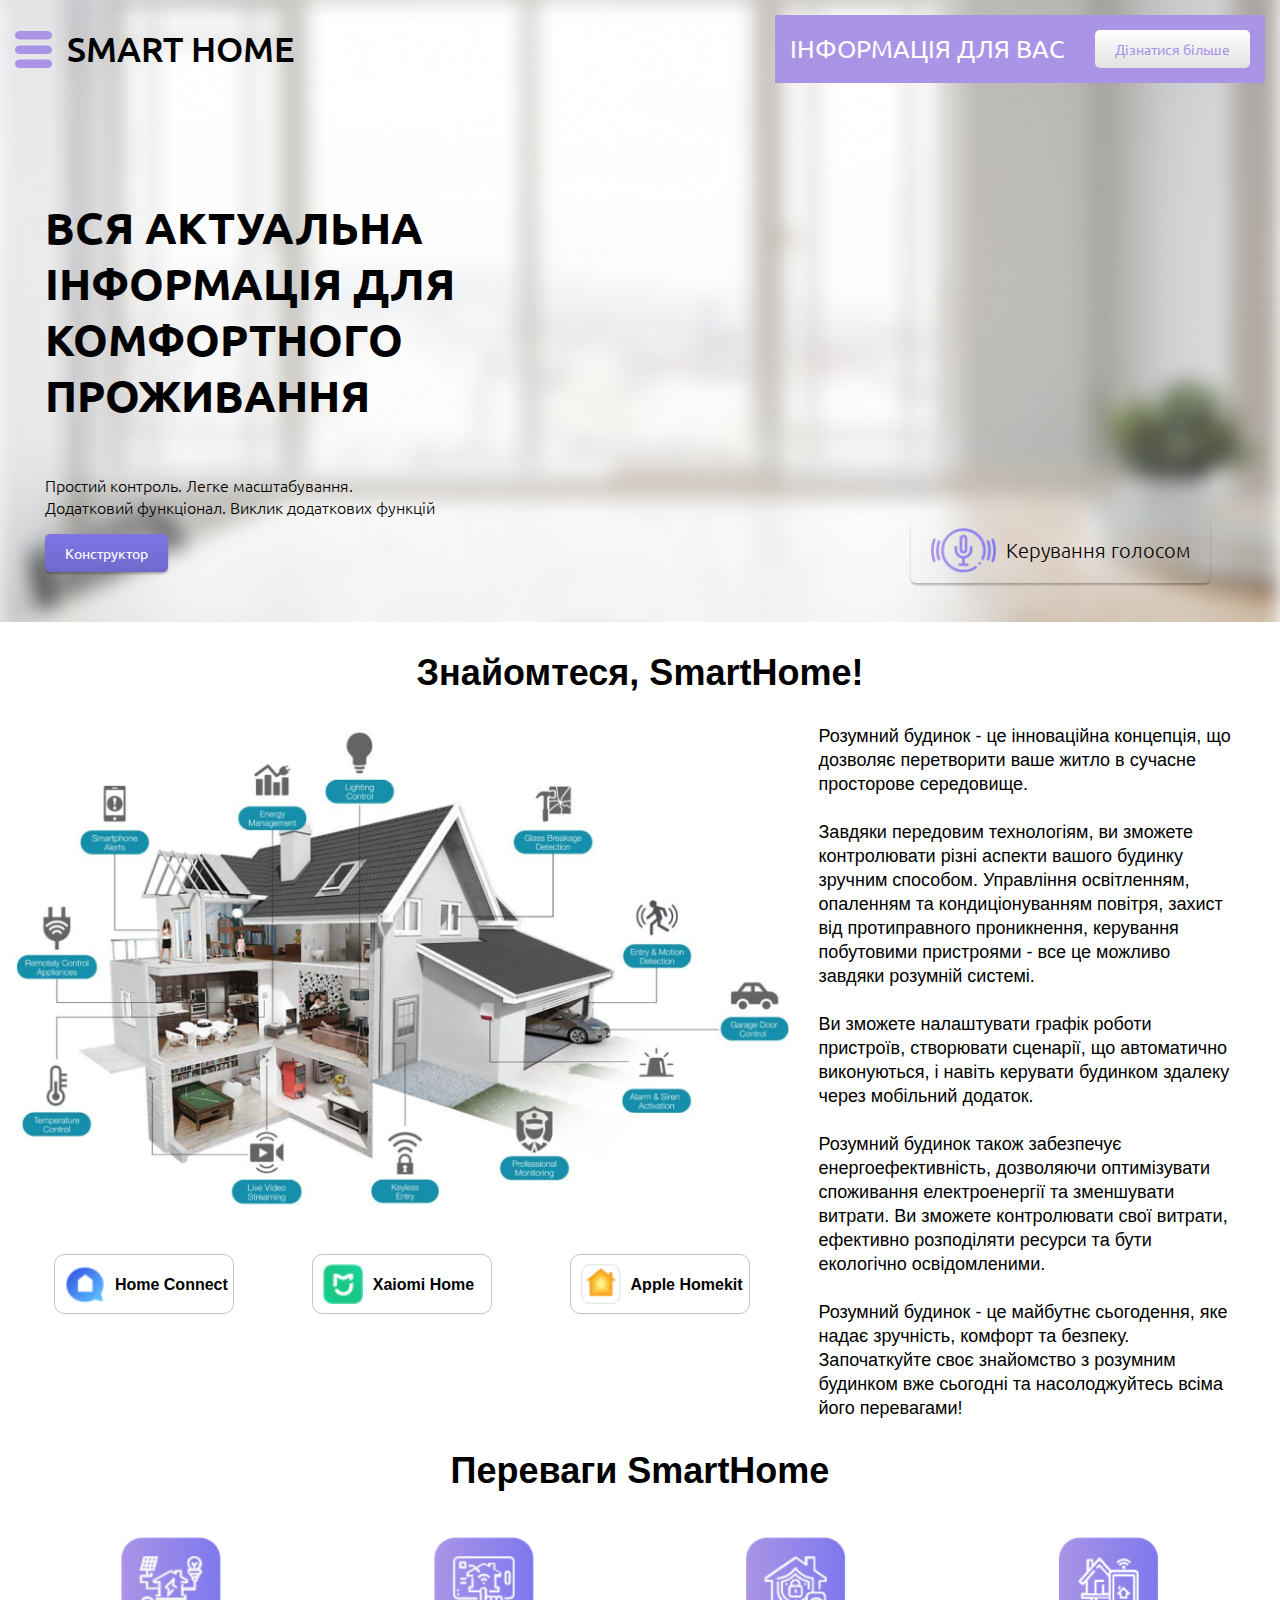
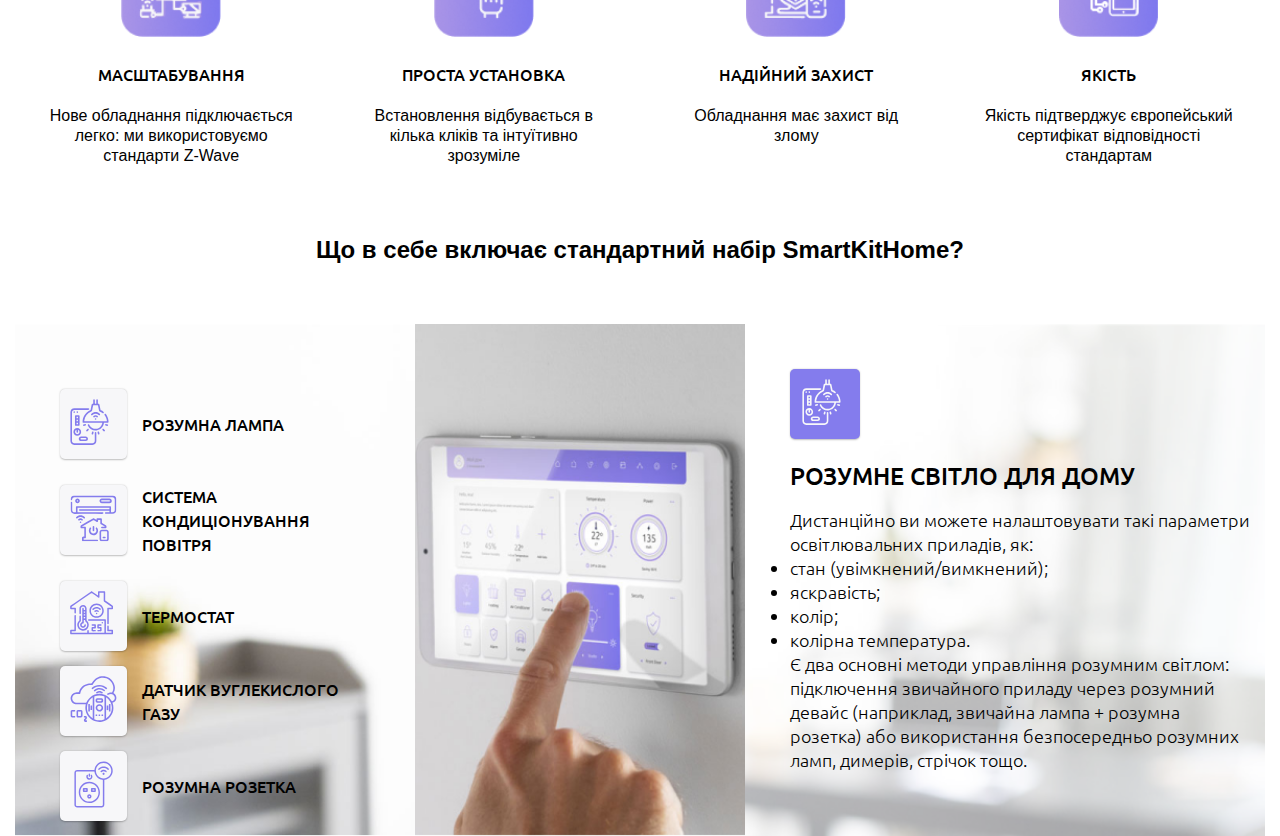
==== commit c7005f66: "there was a mistake with background oppocity" ====
--- a/index.html
+++ b/index.html
@@ -34,16 +34,16 @@
         <main>
             <!-- MAIN BLOCK START -->
             <div class="main_background">
-                <div class="_container">
-                  <div class="main__text">
+            
+                  <div class="main__text _container">
                       <h1>ВСЯ АКТУАЛЬНА ІНФОРМАЦІЯ ДЛЯ 
                           КОМФОРТНОГО ПРОЖИВАННЯ</h1>
                   </div>
-                  <div class="subject__text">
+                  <div class="subject__text _container">
                       <p>Простий контроль. Легке масштабування.<br>
                           Додатковий функціонал. Виклик додаткових функцій</p>
                   </div>
-                </div>
+          
 
                 <div class="main_bottom_item _container">
                   <div class="button__constructor">
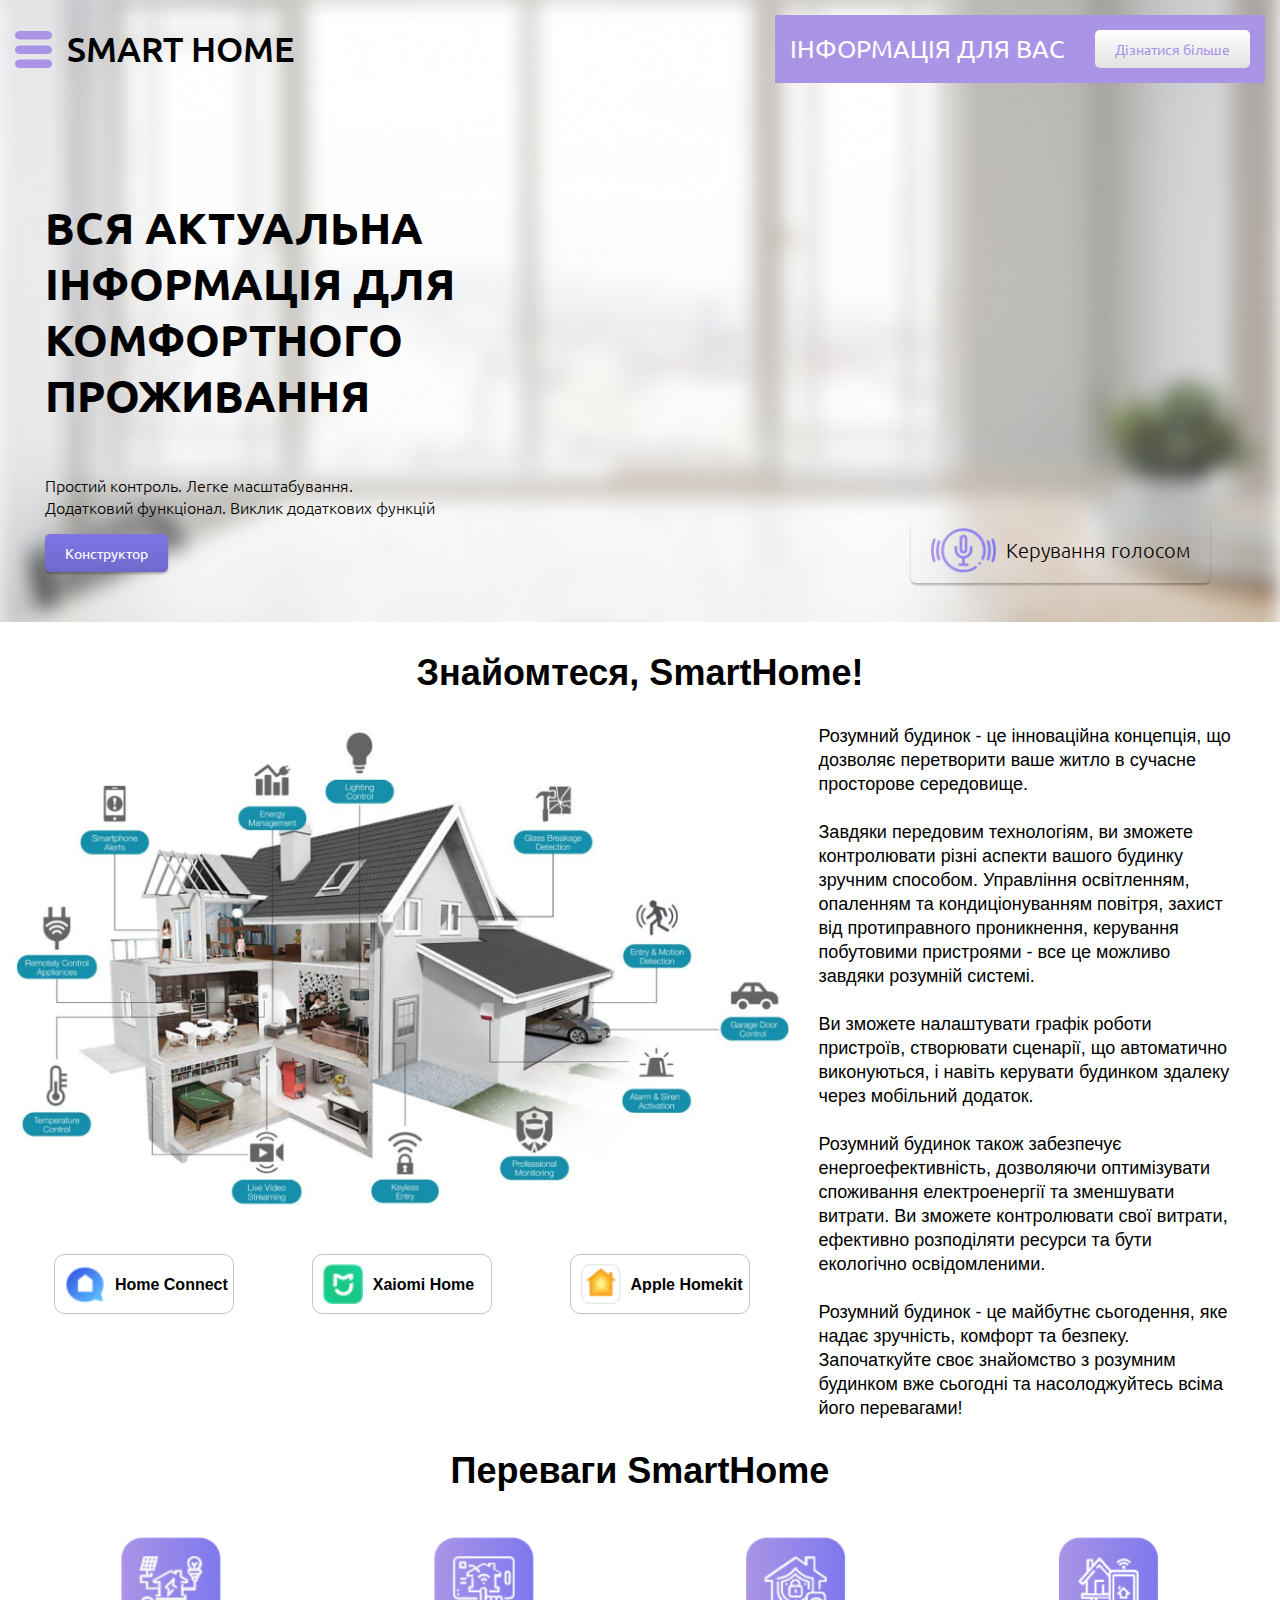
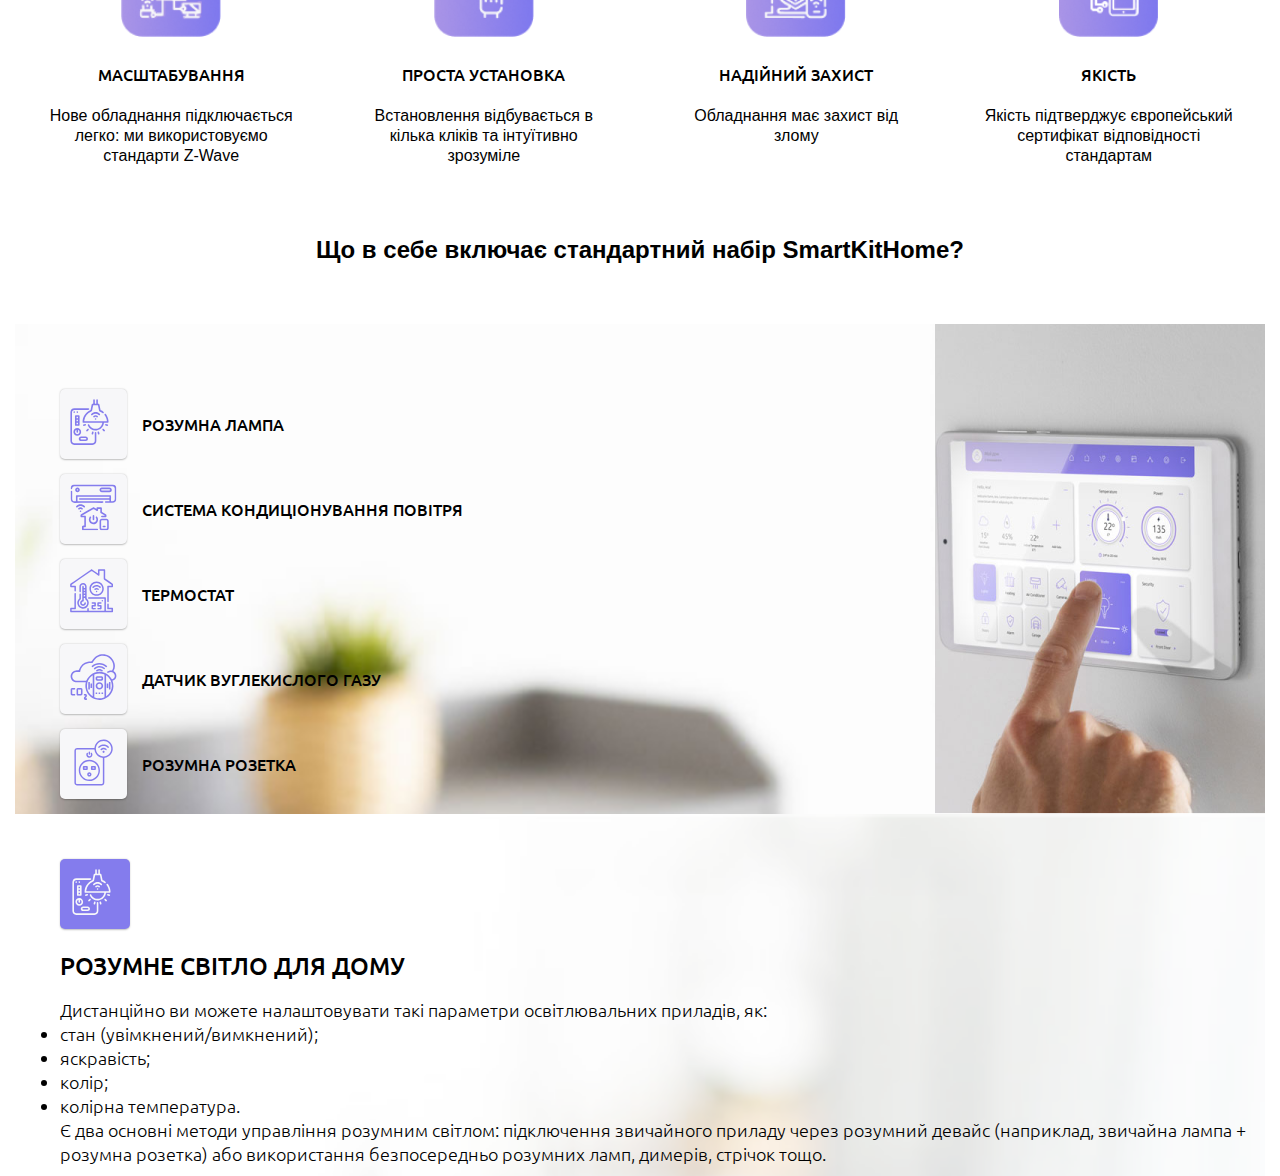
==== commit 5037a7f6: "added media parts" ====
--- a/index.html
+++ b/index.html
@@ -310,6 +310,24 @@
             </div>
 
             <!-- INCLUDE BLOCK FINISH -->
+            
+            <!-- FUNCTIONS BLOCK START -->
+
+            <div class="functions__container">
+              <div class="functions_header">
+
+              </div>
+              <div class="functions_dis">
+
+              </div>
+              <div class="functions_window">
+                
+              </div>
+            </div>
+
+
+            <!-- INCLUDE BLOCK FINISH -->
+          
         </main>
         <footer>
     
--- a/css/index.css
+++ b/css/index.css
@@ -6,6 +6,7 @@
 @import url(meat.css);
 @import url(advantages.css);
 @import url(include.css);
+@import url(functions.css);
 
 
 
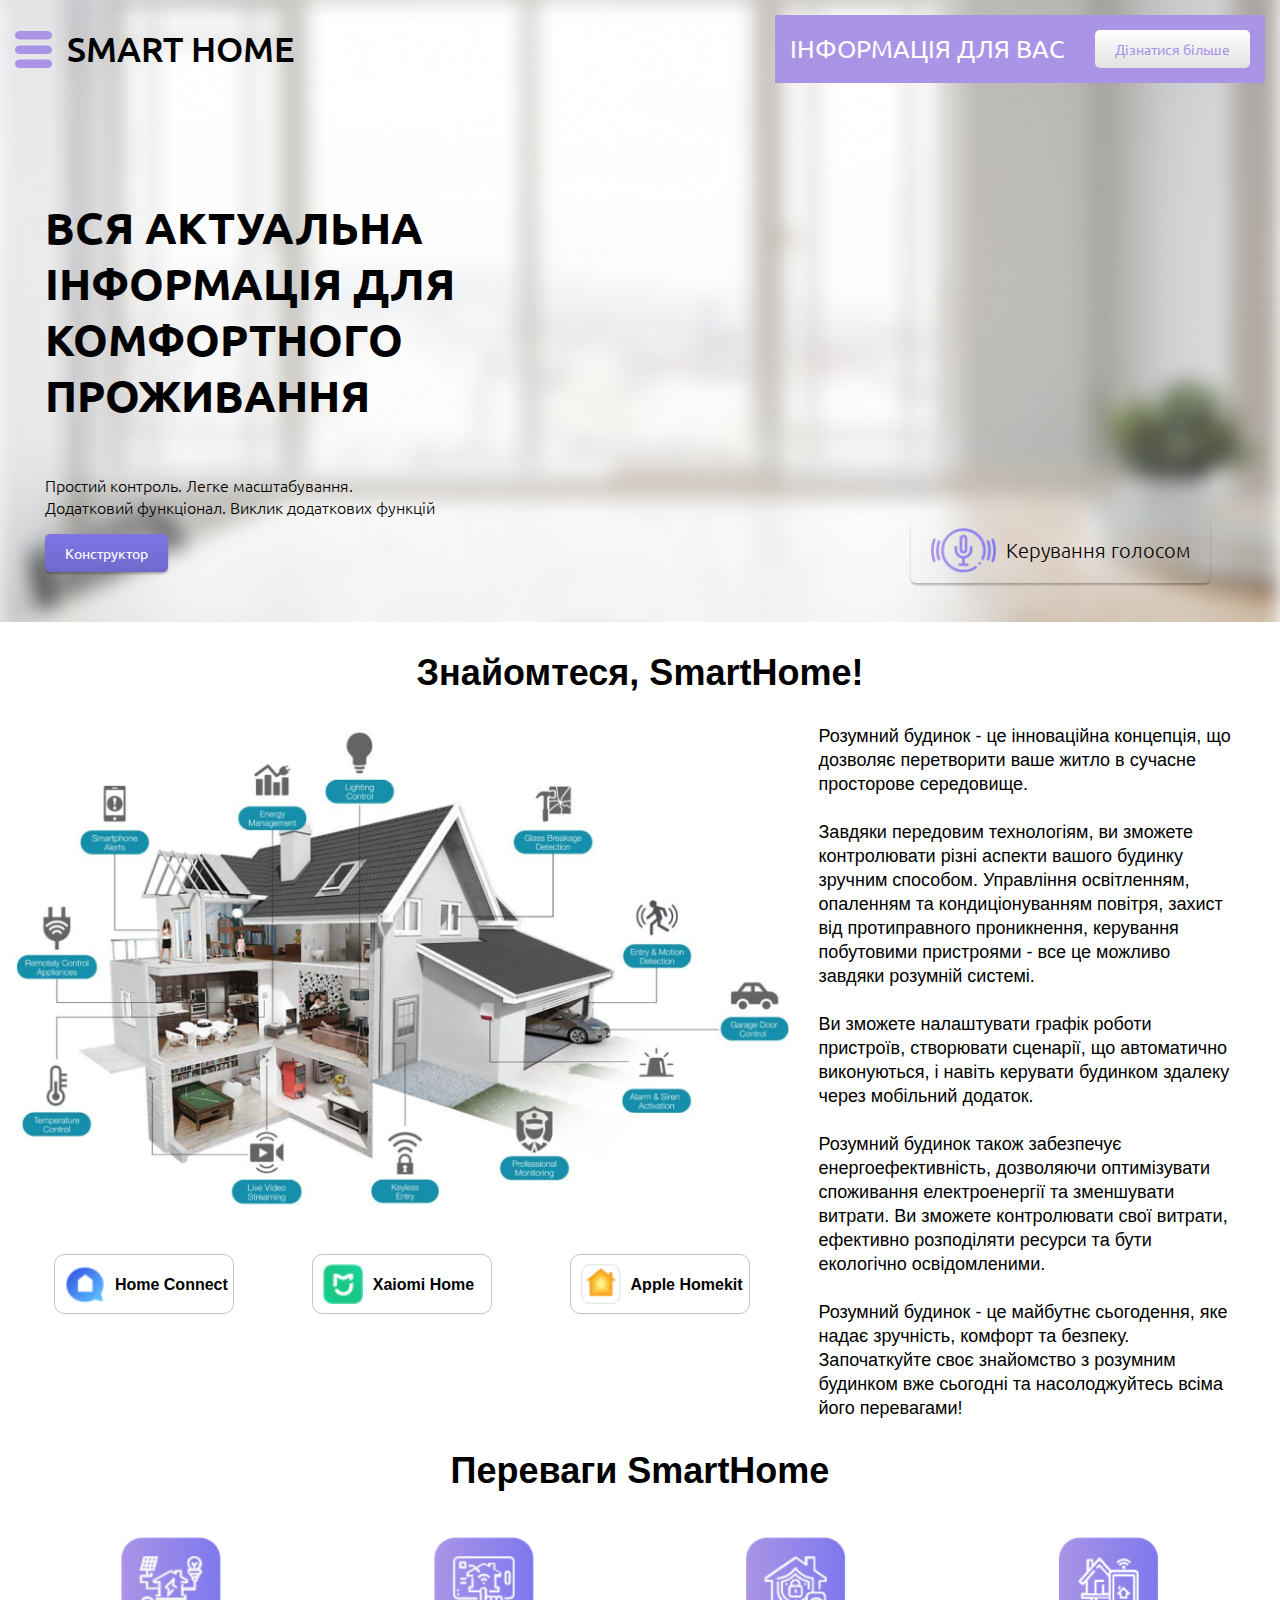
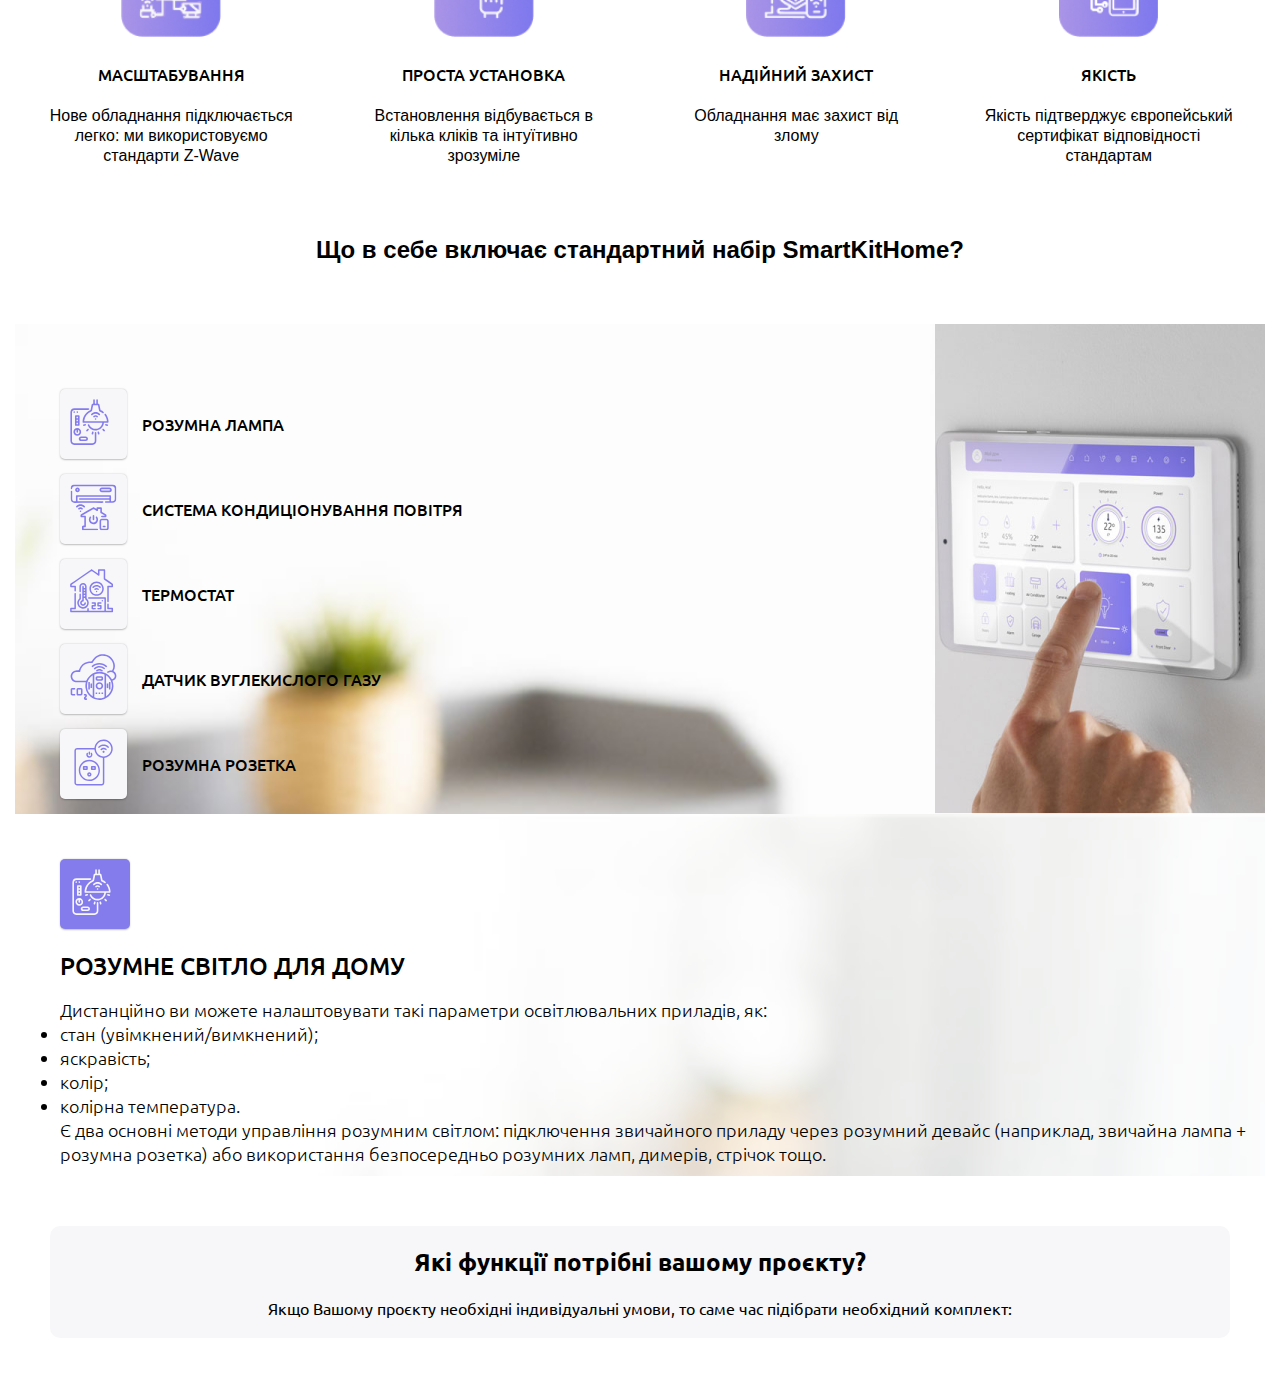
==== commit 57298d56: "added func block" ====
--- a/index.html
+++ b/index.html
@@ -314,19 +314,42 @@
             <!-- FUNCTIONS BLOCK START -->
 
             <div class="functions__container">
-              <div class="functions_header">
-
-              </div>
-              <div class="functions_dis">
-
-              </div>
-              <div class="functions_window">
-                
-              </div>
-            </div>
-
-
-            <!-- INCLUDE BLOCK FINISH -->
+              <div class="funtions_background">
+                <div class="functions_header">
+                    <h2>Які функції потрібні вашому проєкту?</h2>
+                </div>
+                <div class="functions_dis">
+                    <p>Якщо Вашому проєкту необхідні індивідуальні 
+                      умови, то саме час підібрати необхідний комплект:</p>
+                </div>
+                <div class="functions_window">
+                  <div class="func__1_collum">
+                      <div class="func__row_title">
+
+                      </div>
+                      <div class="func__row_text">
+
+                      </div>
+                      <div class="func__row_checkboxes">
+                        <div class="func_checkbox_col">
+
+                        </div>
+                        <div class="func_checkbox_col">
+
+                        </div>
+                      </div>
+
+                  </div>
+                  <div class="func__2_collum">
+
+                  </div>
+                </div>
+              </div>
+
+            </div>
+
+
+            <!-- FUNCTIONS BLOCK FINISH -->
           
         </main>
         <footer>
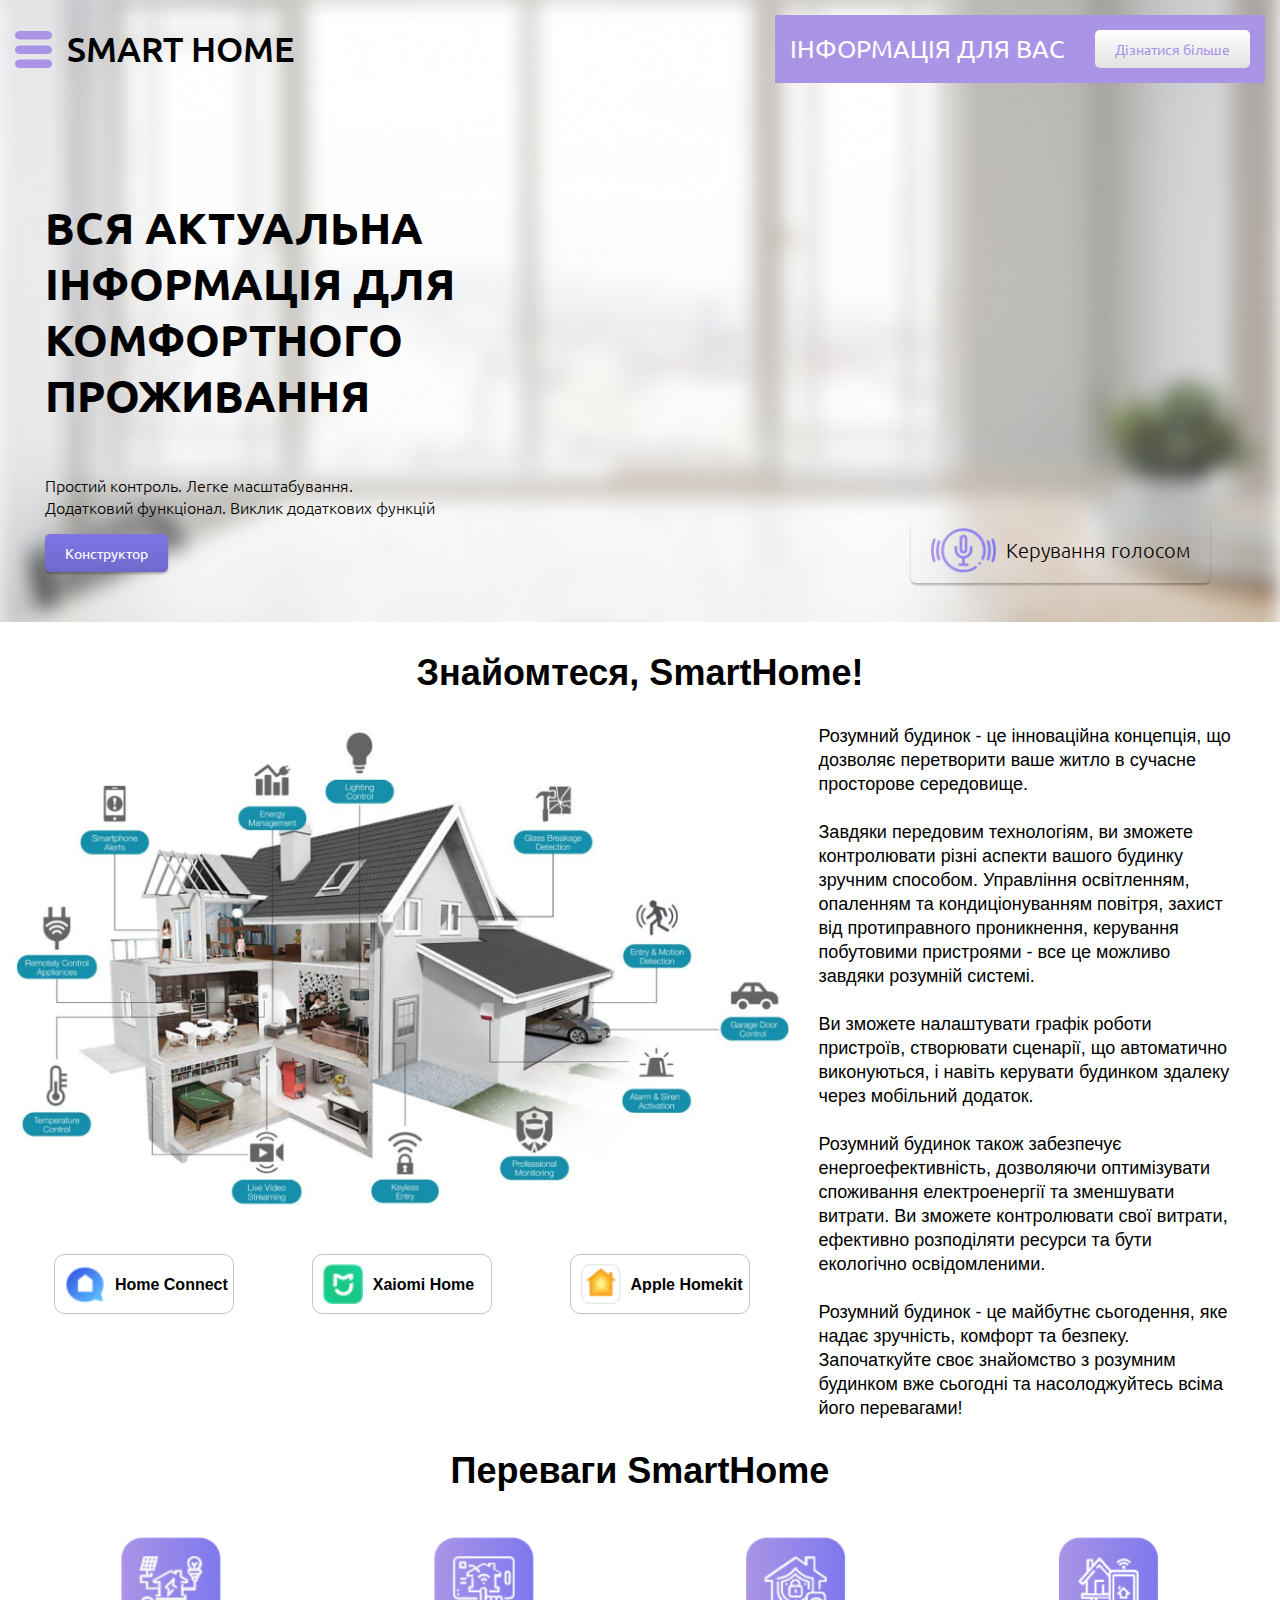
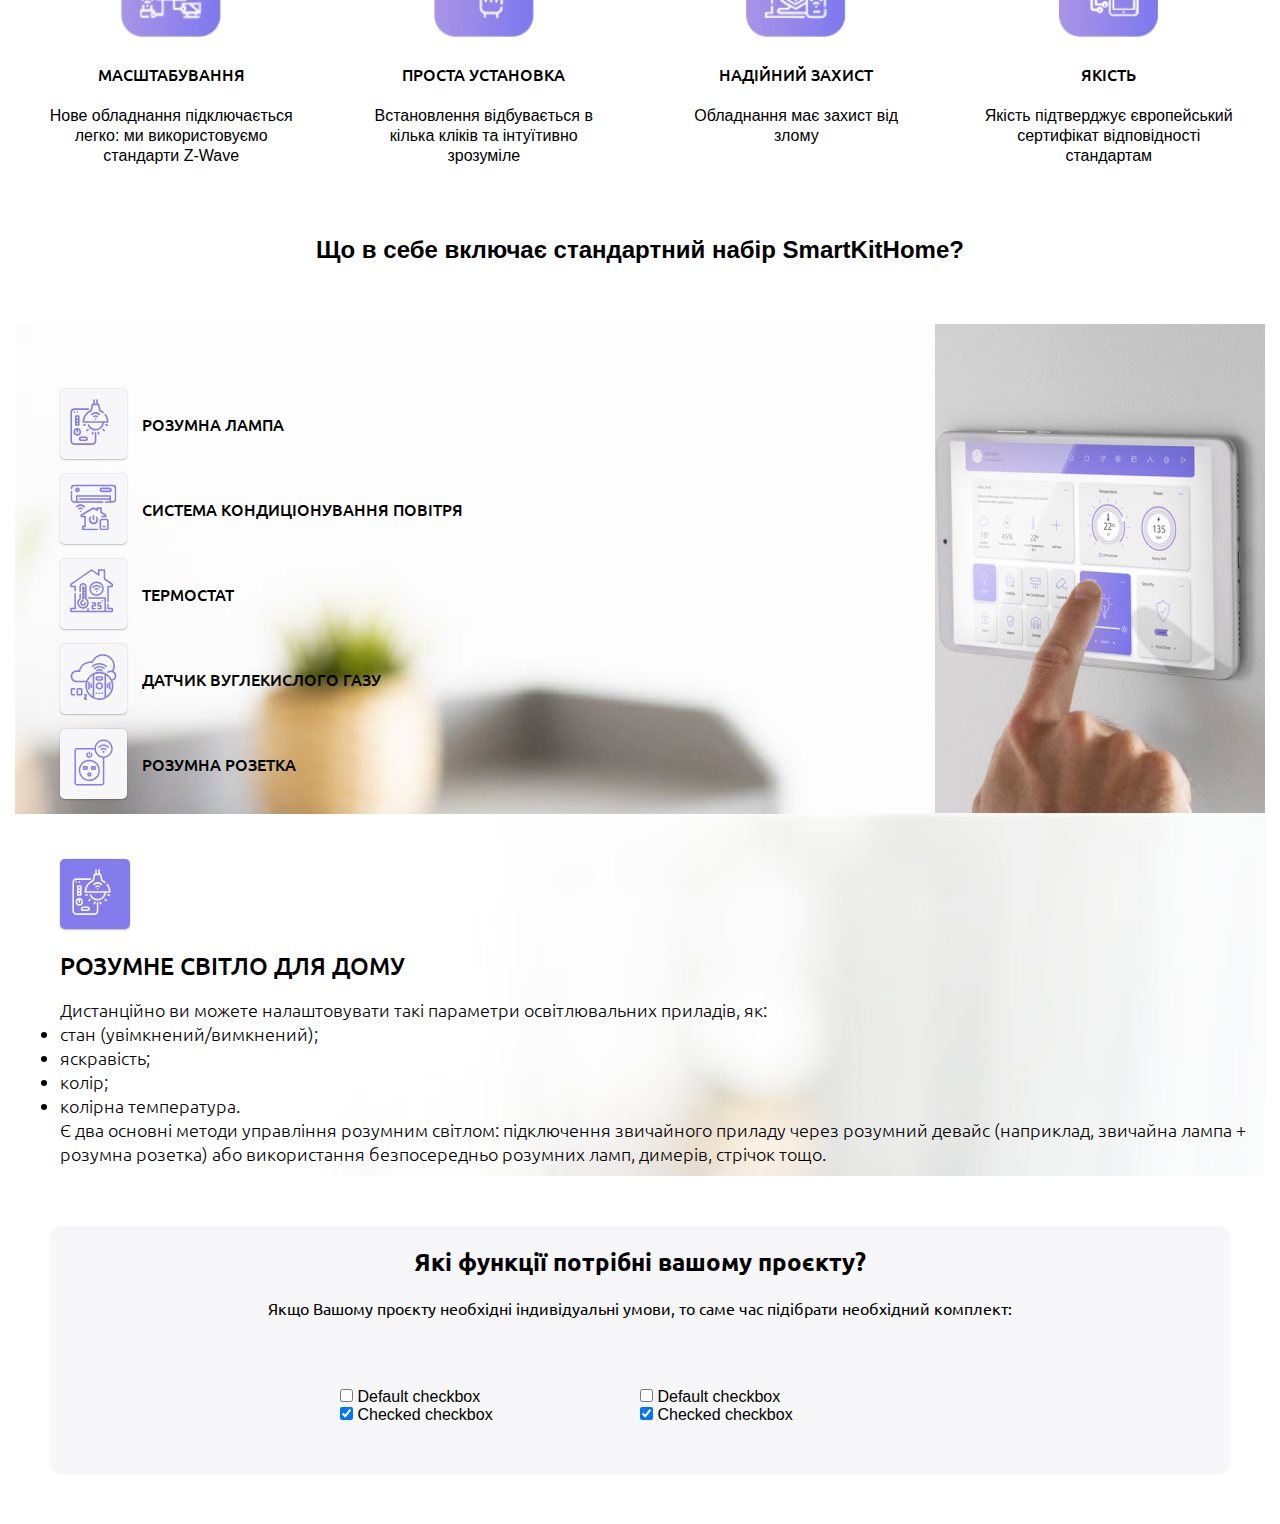
==== commit 89281c33: "added calc checkboxes" ====
--- a/index.html
+++ b/index.html
@@ -330,12 +330,34 @@
                       <div class="func__row_text">
 
                       </div>
-                      <div class="func__row_checkboxes">
+                      <div class="func__row_checkboxes border border-1">
                         <div class="func_checkbox_col">
-
+                          <div class="form-check">
+                            <input class="form-check-input" type="checkbox" value="" id="flexCheckDefault">
+                            <label class="form-check-label" for="flexCheckDefault">
+                              Default checkbox
+                            </label>
+                          </div>
+                          <div class="form-check ">
+                            <input class="form-check-input" type="checkbox" value="" id="flexCheckChecked" checked>
+                            <label class="form-check-label" for="flexCheckChecked">
+                              Checked checkbox
+                            </label>
+                          </div>
                         </div>
                         <div class="func_checkbox_col">
-
+                          <div class="form-check">
+                            <input class="form-check-input" type="checkbox" value="" id="flexCheckDefault">
+                            <label class="form-check-label" for="flexCheckDefault">
+                              Default checkbox
+                            </label>
+                          </div>
+                          <div class="form-check">
+                            <input class="form-check-input" type="checkbox" value="" id="flexCheckChecked" checked>
+                            <label class="form-check-label" for="flexCheckChecked">
+                              Checked checkbox
+                            </label>
+                          </div>
                         </div>
                       </div>
 
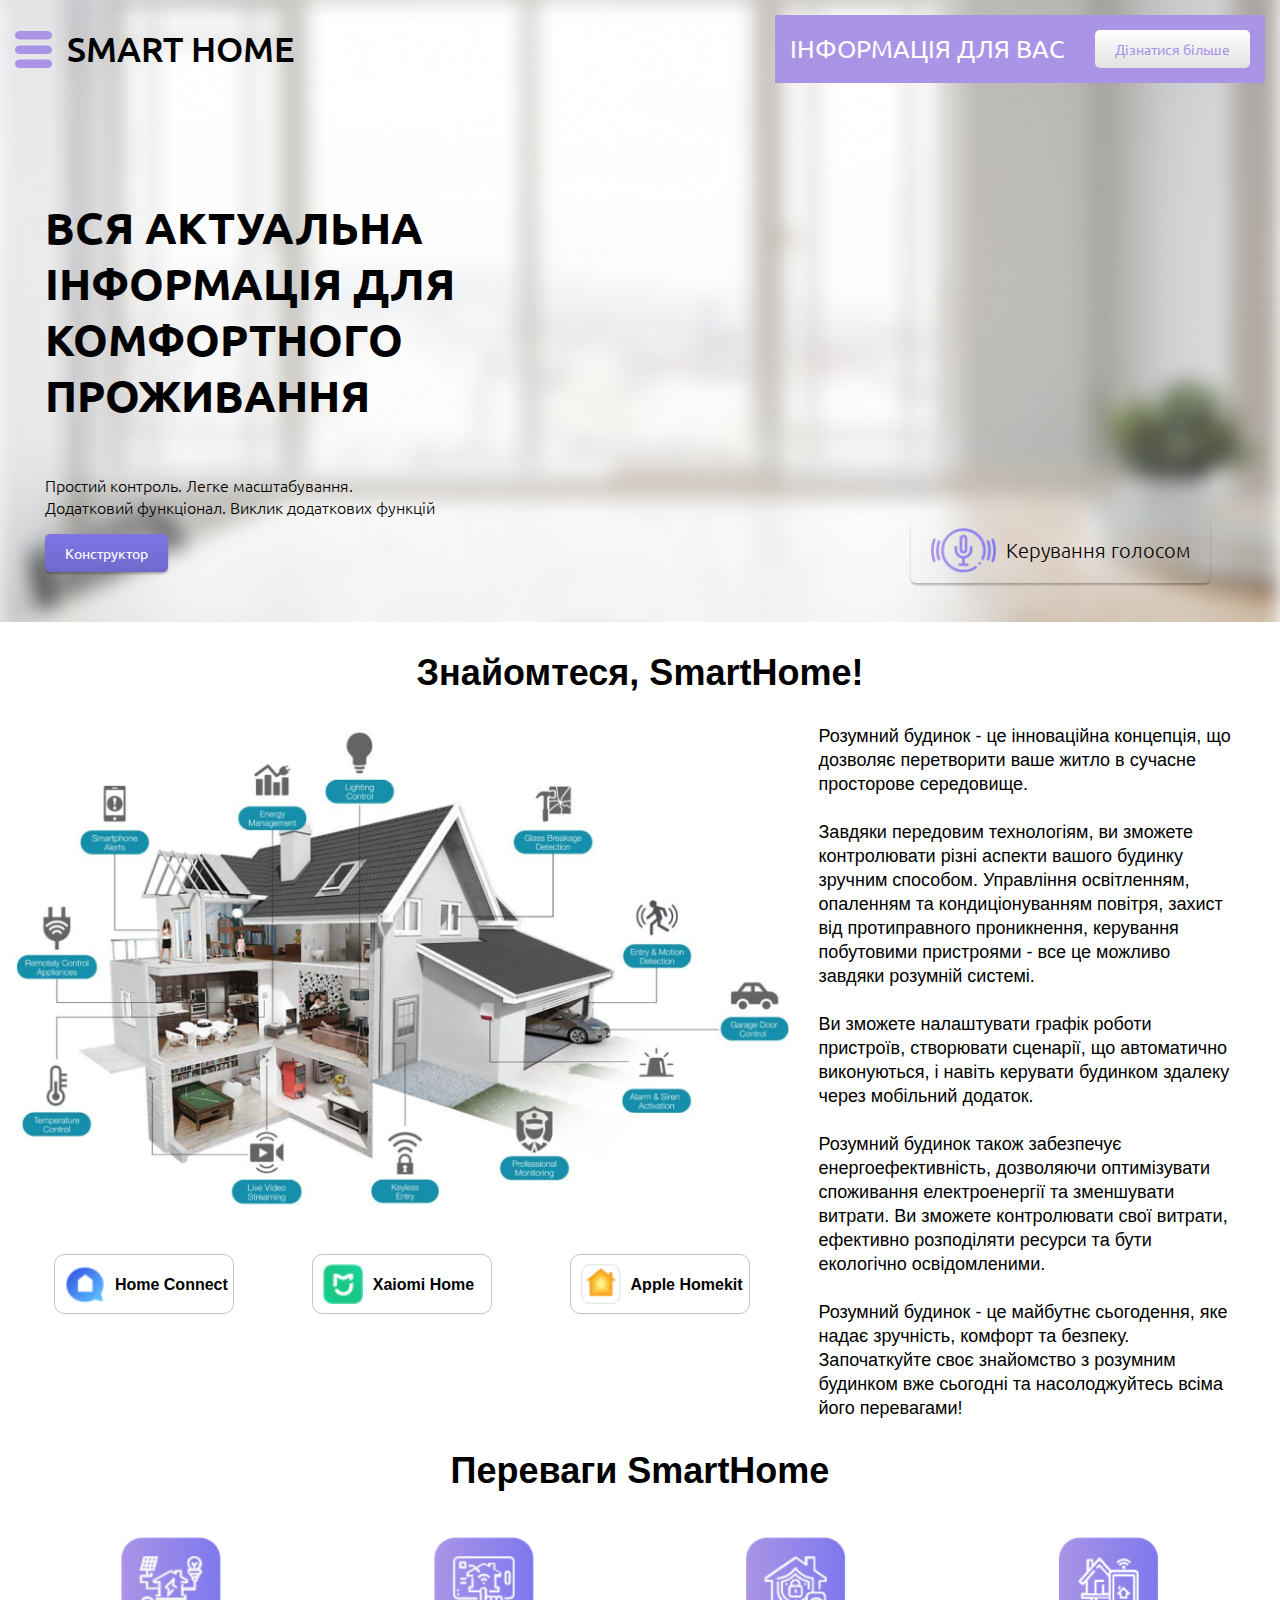
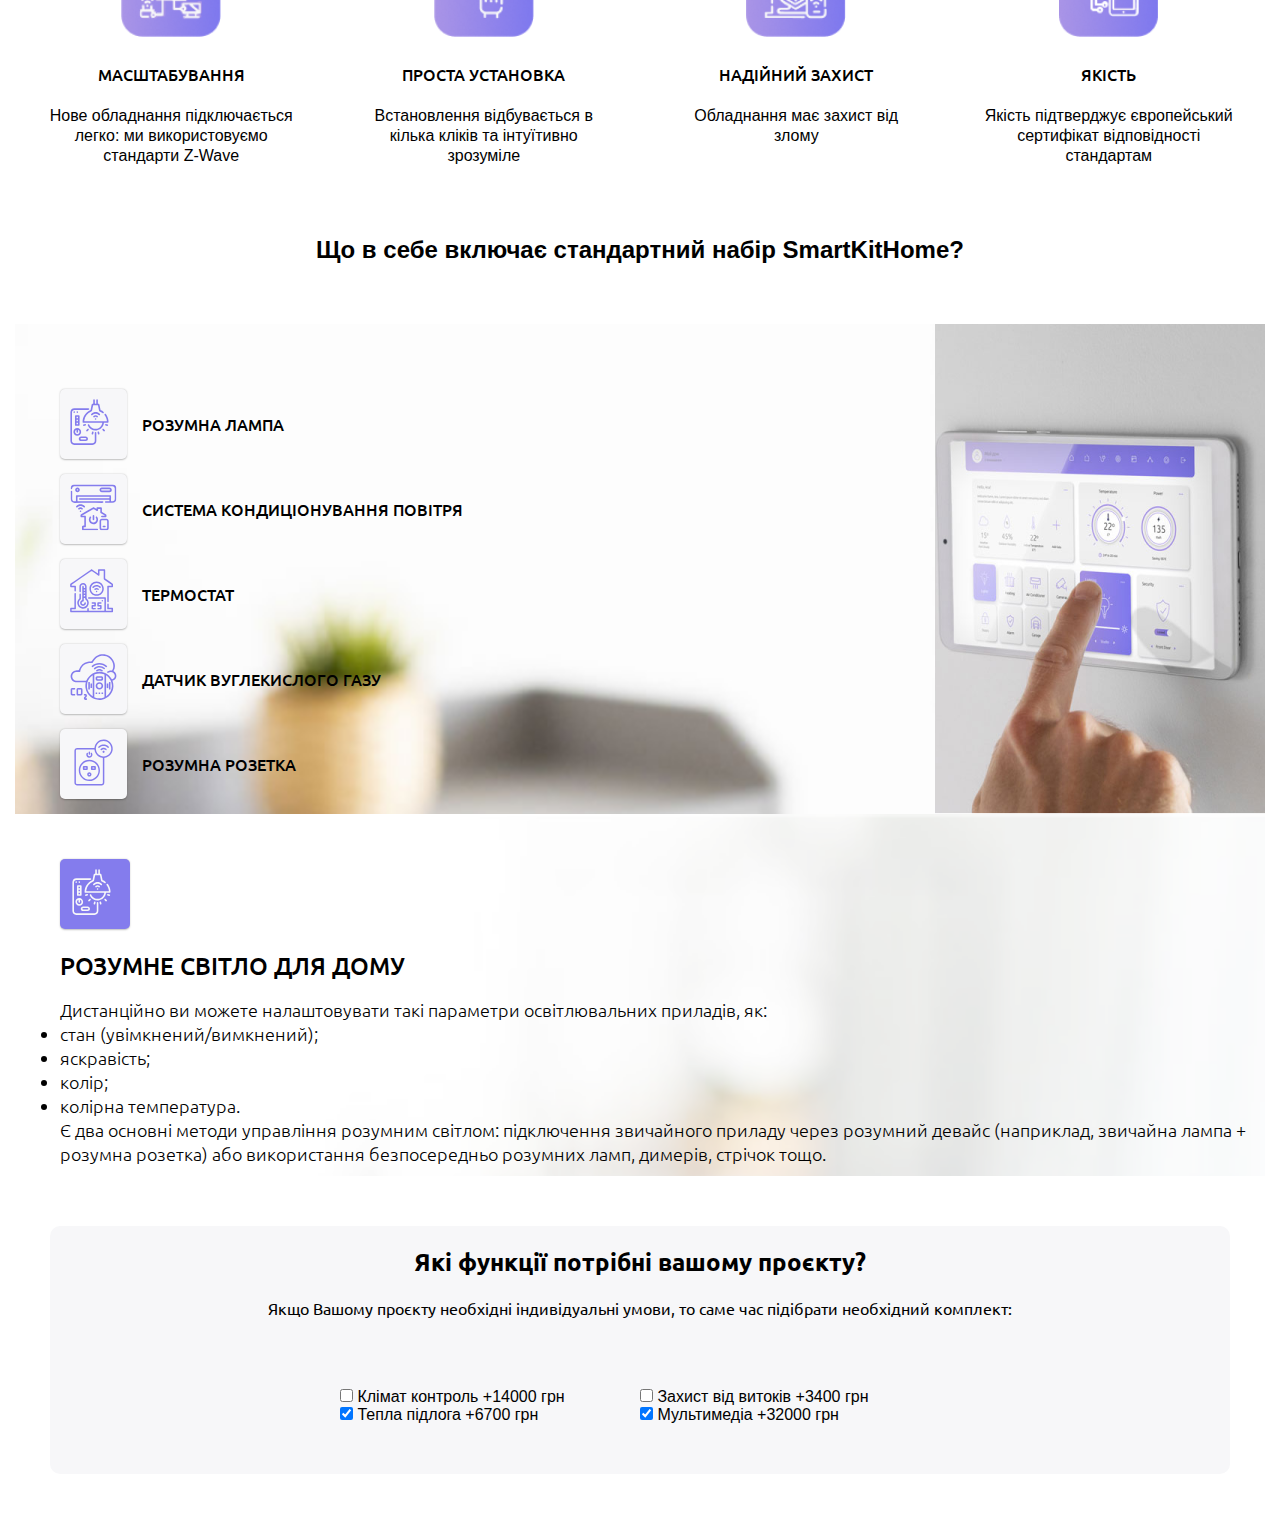
==== commit aec97566: "add js" ====
--- a/index.html
+++ b/index.html
@@ -335,13 +335,13 @@
                           <div class="form-check">
                             <input class="form-check-input" type="checkbox" value="" id="flexCheckDefault">
                             <label class="form-check-label" for="flexCheckDefault">
-                              Default checkbox
+                              Клімат контроль +14000 грн
                             </label>
                           </div>
                           <div class="form-check ">
                             <input class="form-check-input" type="checkbox" value="" id="flexCheckChecked" checked>
                             <label class="form-check-label" for="flexCheckChecked">
-                              Checked checkbox
+                              Тепла підлога +6700 грн
                             </label>
                           </div>
                         </div>
@@ -349,13 +349,13 @@
                           <div class="form-check">
                             <input class="form-check-input" type="checkbox" value="" id="flexCheckDefault">
                             <label class="form-check-label" for="flexCheckDefault">
-                              Default checkbox
+                              Захист від витоків +3400 грн
                             </label>
                           </div>
                           <div class="form-check">
                             <input class="form-check-input" type="checkbox" value="" id="flexCheckChecked" checked>
                             <label class="form-check-label" for="flexCheckChecked">
-                              Checked checkbox
+                              Мультимедіа +32000 грн
                             </label>
                           </div>
                         </div>
@@ -378,7 +378,8 @@
     
         </footer>
         <script src="https://cdn.jsdelivr.net/npm/bootstrap@5.3.0/dist/js/bootstrap.bundle.min.js" integrity="sha384-geWF76RCwLtnZ8qwWowPQNguL3RmwHVBC9FhGdlKrxdiJJigb/j/68SIy3Te4Bkz" crossorigin="anonymous"></script>
-    </div>
+        <script src="index.js"></script>
+      </div>
 
 </body>
 </html>
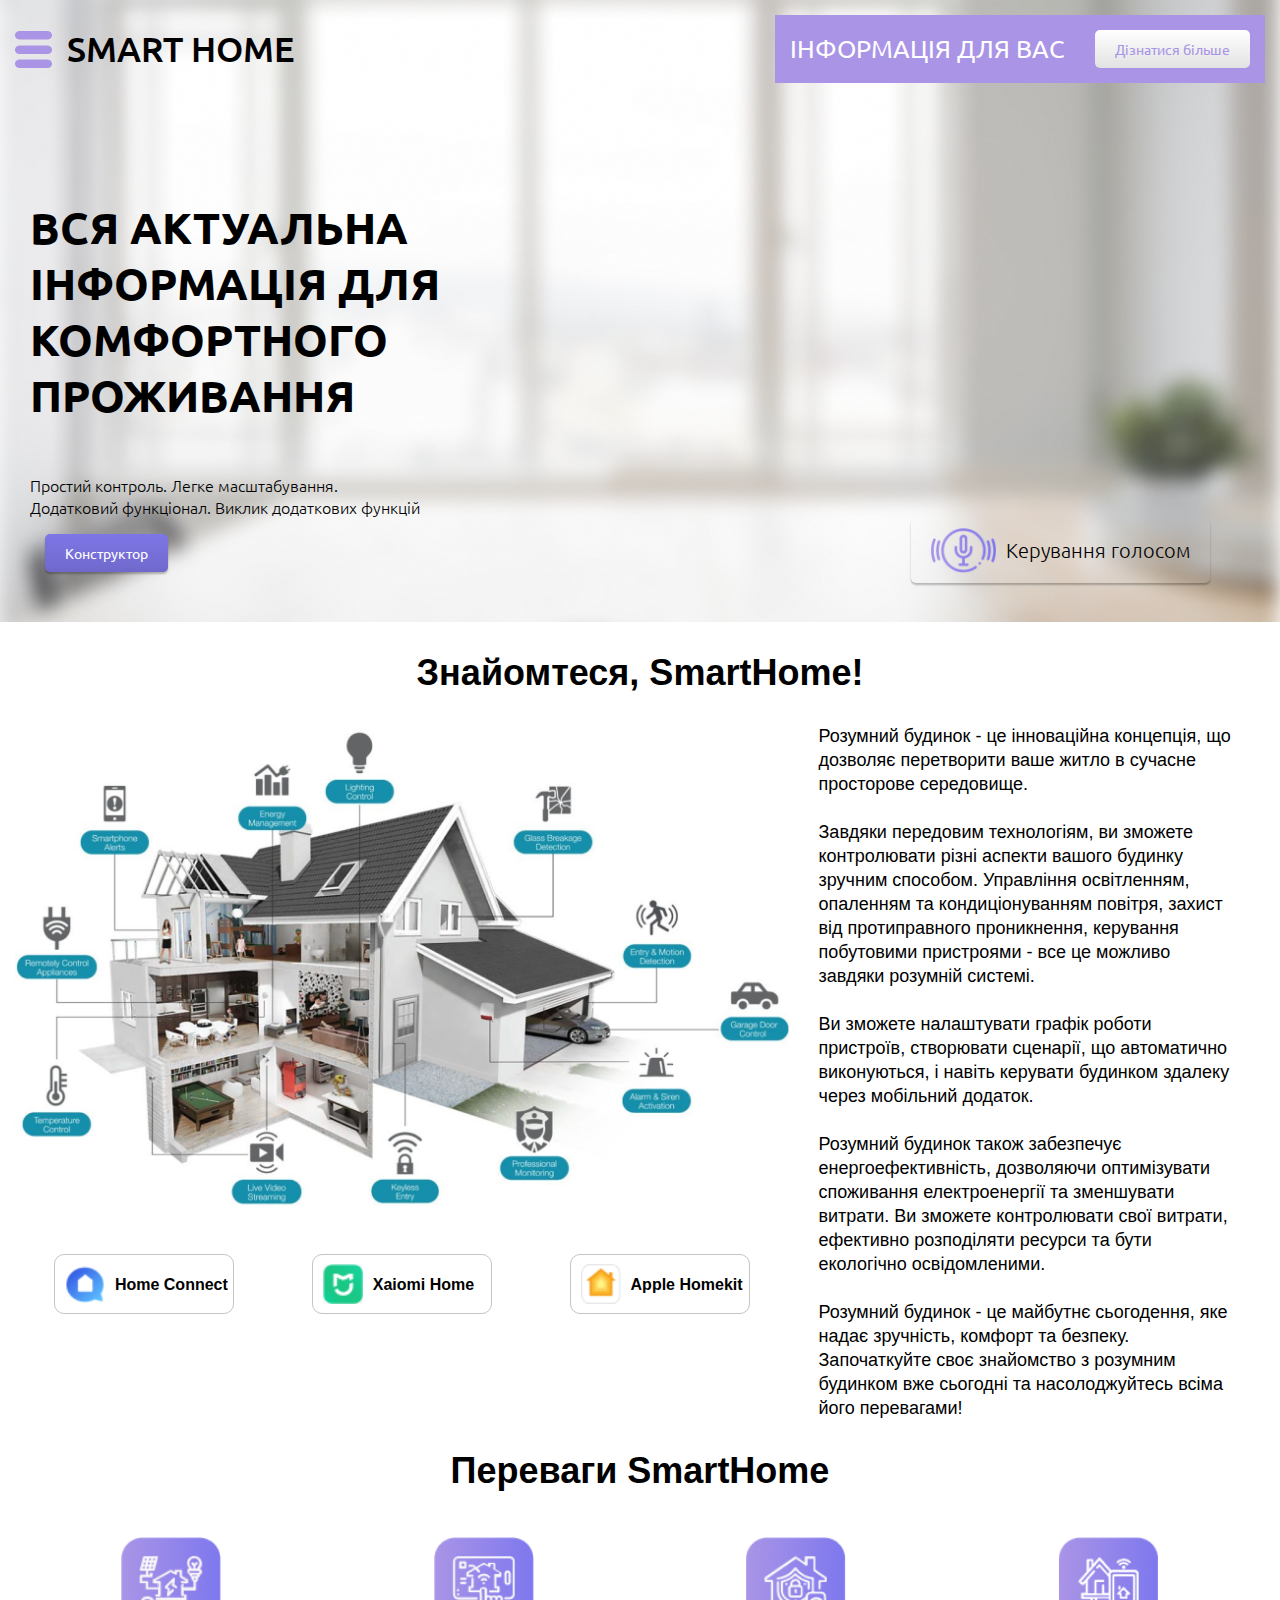
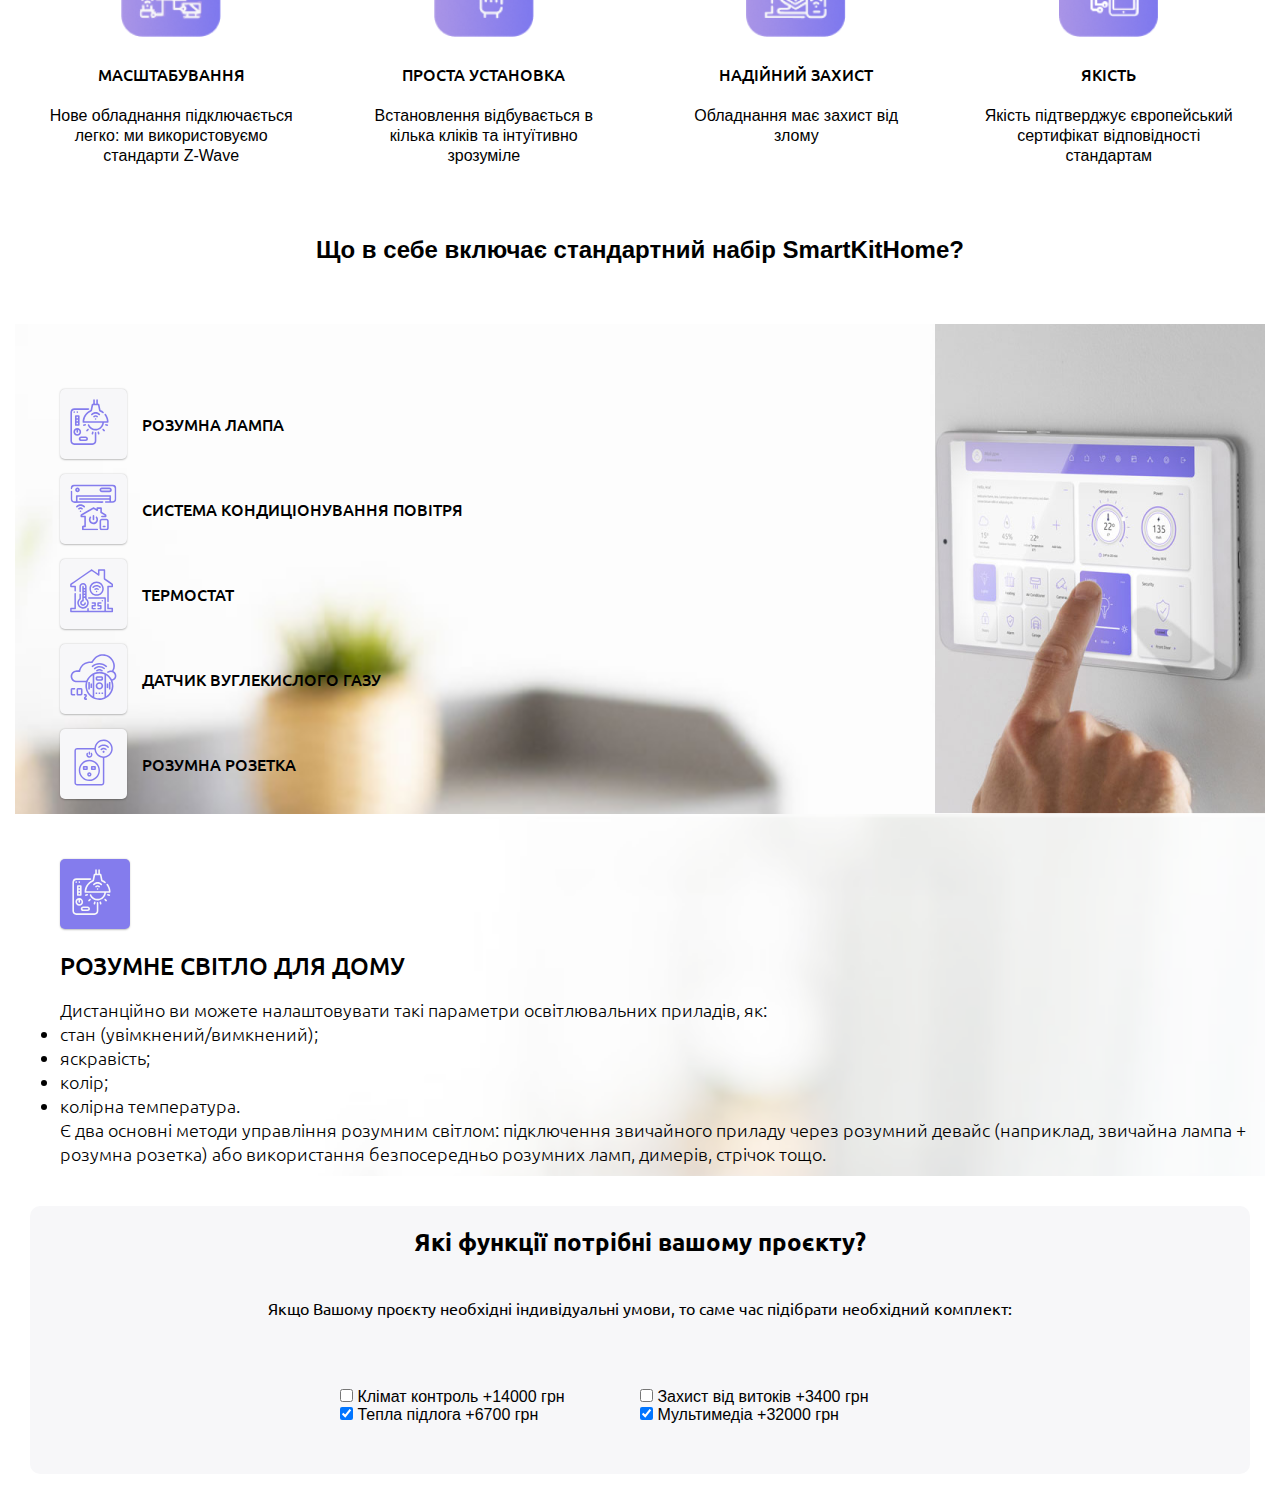
==== commit 2e295cbf: "corrected paddings" ====
--- a/index.html
+++ b/index.html
@@ -35,11 +35,11 @@
             <!-- MAIN BLOCK START -->
             <div class="main_background">
             
-                  <div class="main__text _container">
+                  <div class="main__text ">
                       <h1>ВСЯ АКТУАЛЬНА ІНФОРМАЦІЯ ДЛЯ 
                           КОМФОРТНОГО ПРОЖИВАННЯ</h1>
                   </div>
-                  <div class="subject__text _container">
+                  <div class="subject__text ">
                       <p>Простий контроль. Легке масштабування.<br>
                           Додатковий функціонал. Виклик додаткових функцій</p>
                   </div>
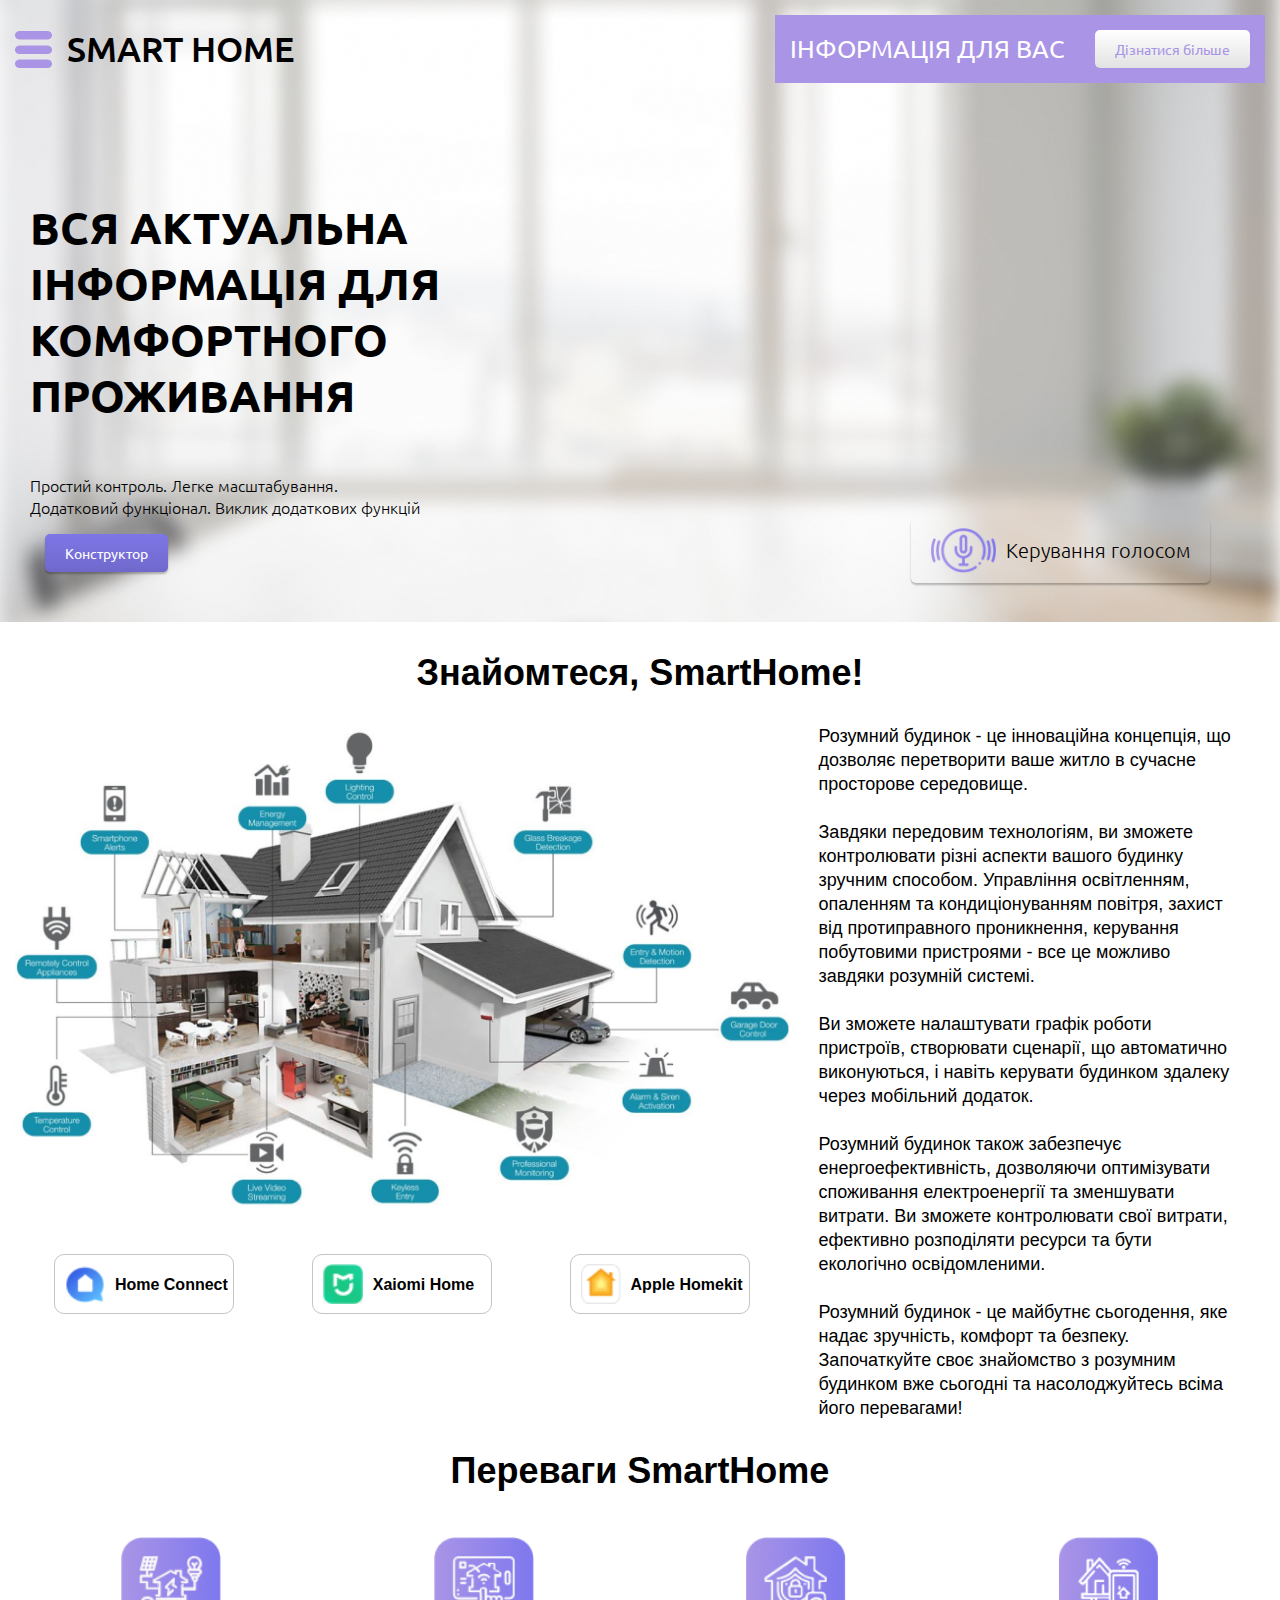
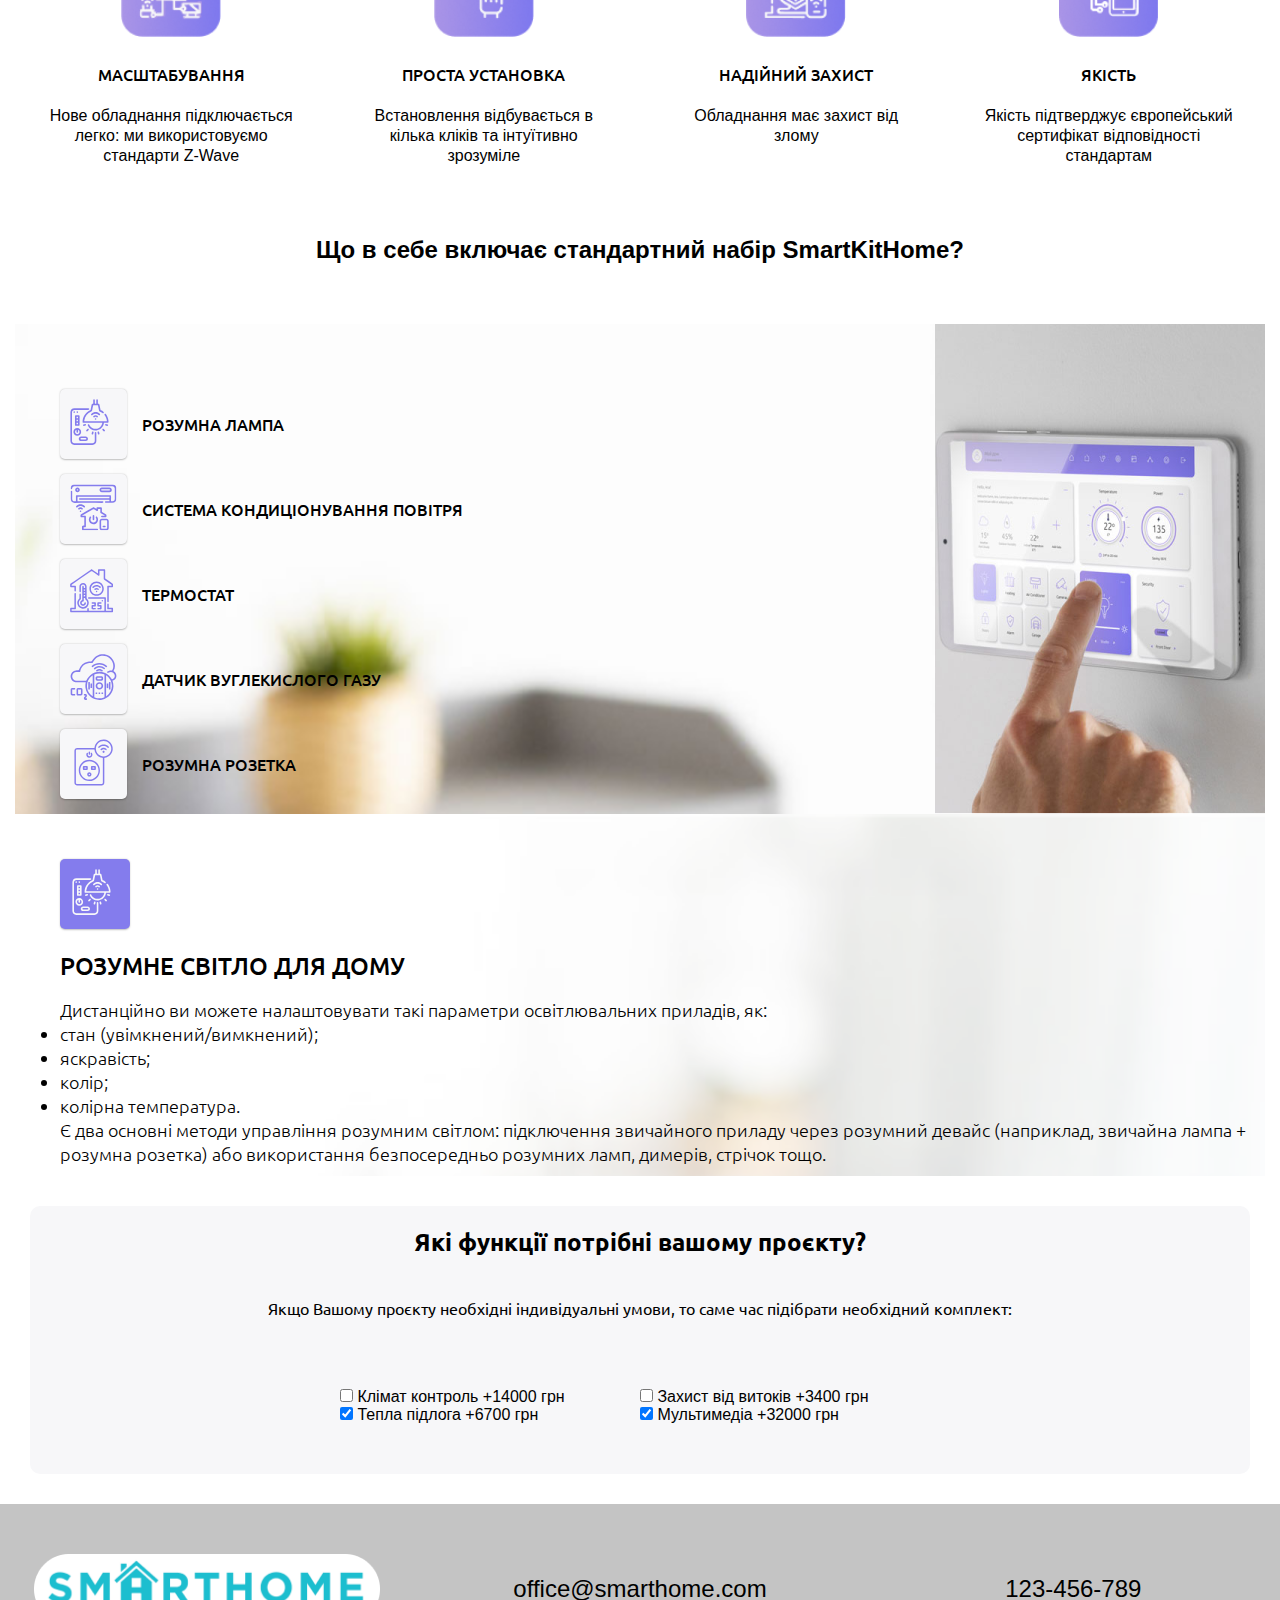
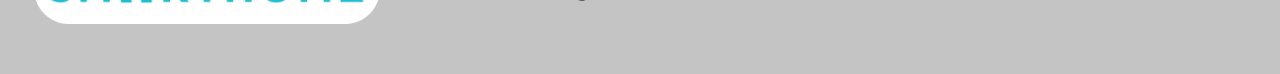
==== commit ceb77745: "make a footer" ====
--- a/index.html
+++ b/index.html
@@ -375,7 +375,13 @@
           
         </main>
         <footer>
-    
+          <div class="footer">
+            <div class="logo_footer">
+              <img src="img/smarthome_logo.png" alt="Smart Home Logo">
+            </div>
+            <div class="email">office@smarthome.com</div>
+            <div class="phone">123-456-789</div>
+          </div>
         </footer>
         <script src="https://cdn.jsdelivr.net/npm/bootstrap@5.3.0/dist/js/bootstrap.bundle.min.js" integrity="sha384-geWF76RCwLtnZ8qwWowPQNguL3RmwHVBC9FhGdlKrxdiJJigb/j/68SIy3Te4Bkz" crossorigin="anonymous"></script>
         <script src="index.js"></script>
